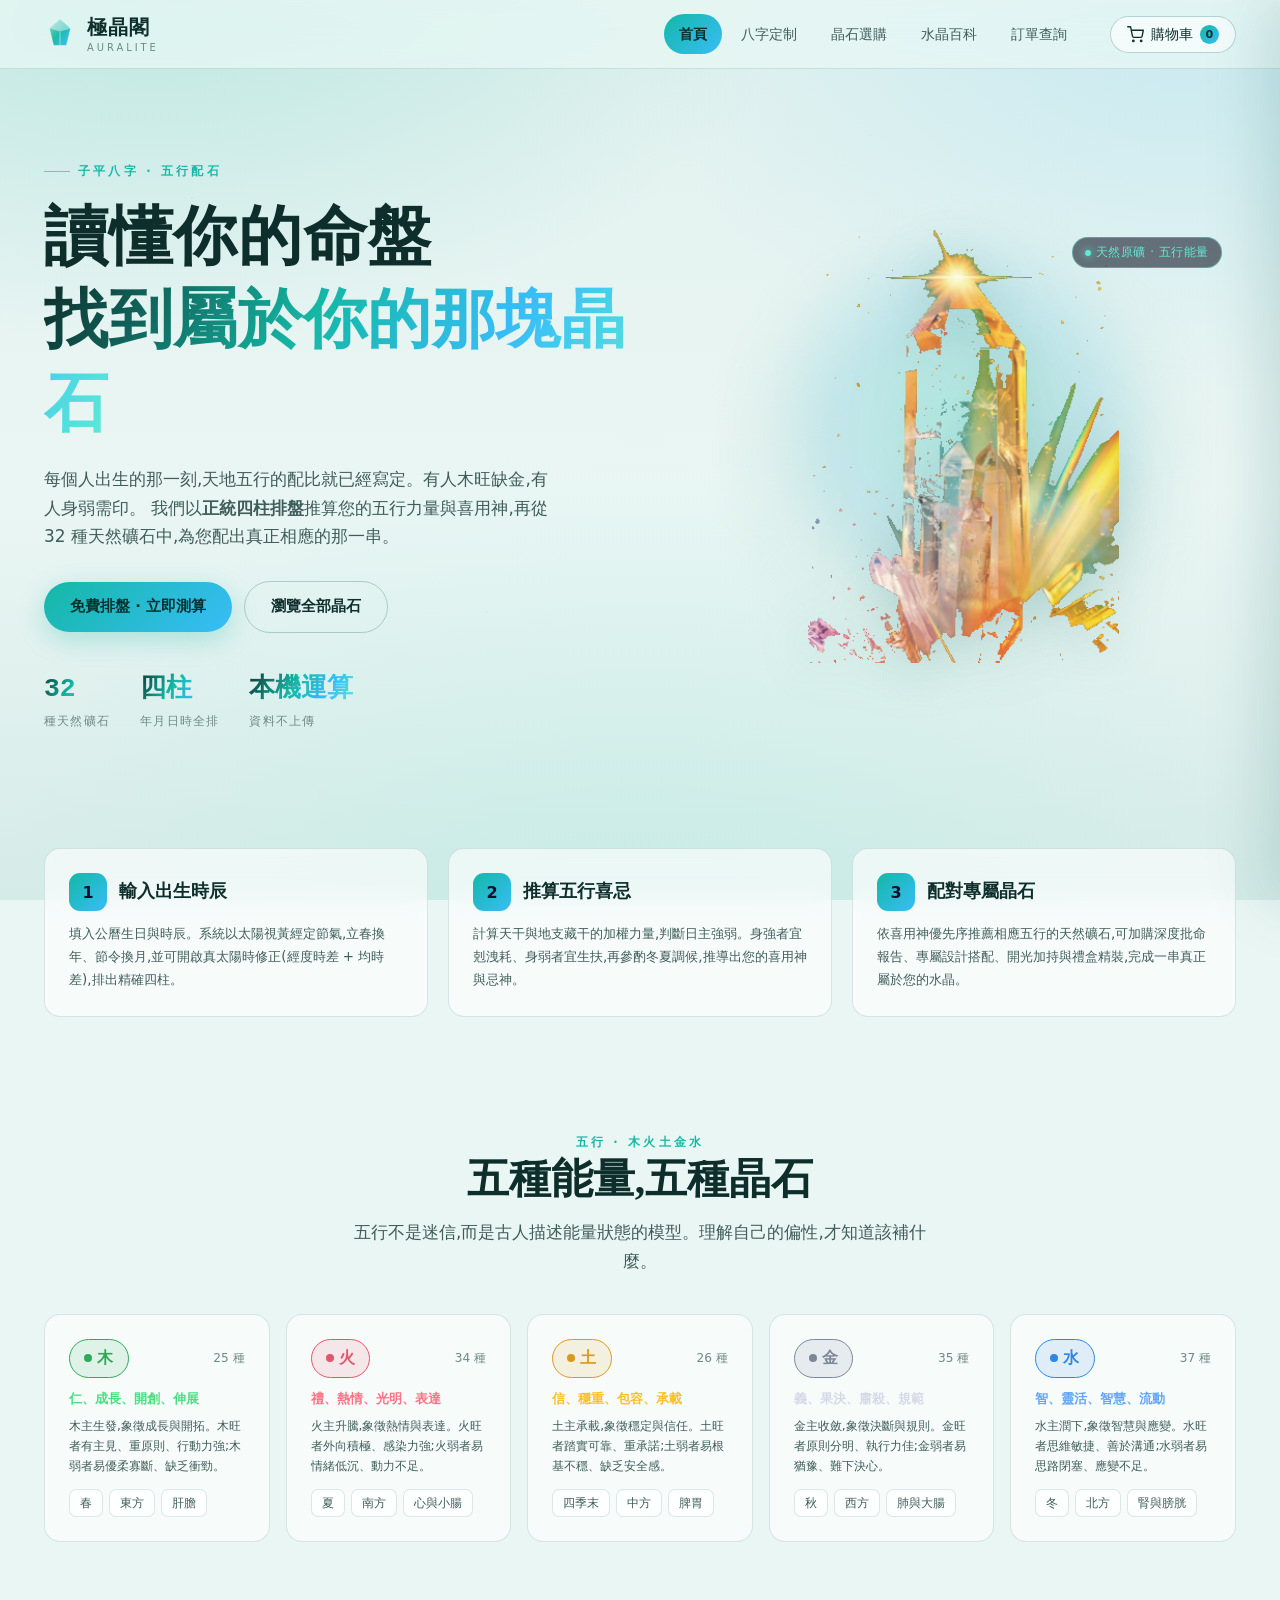
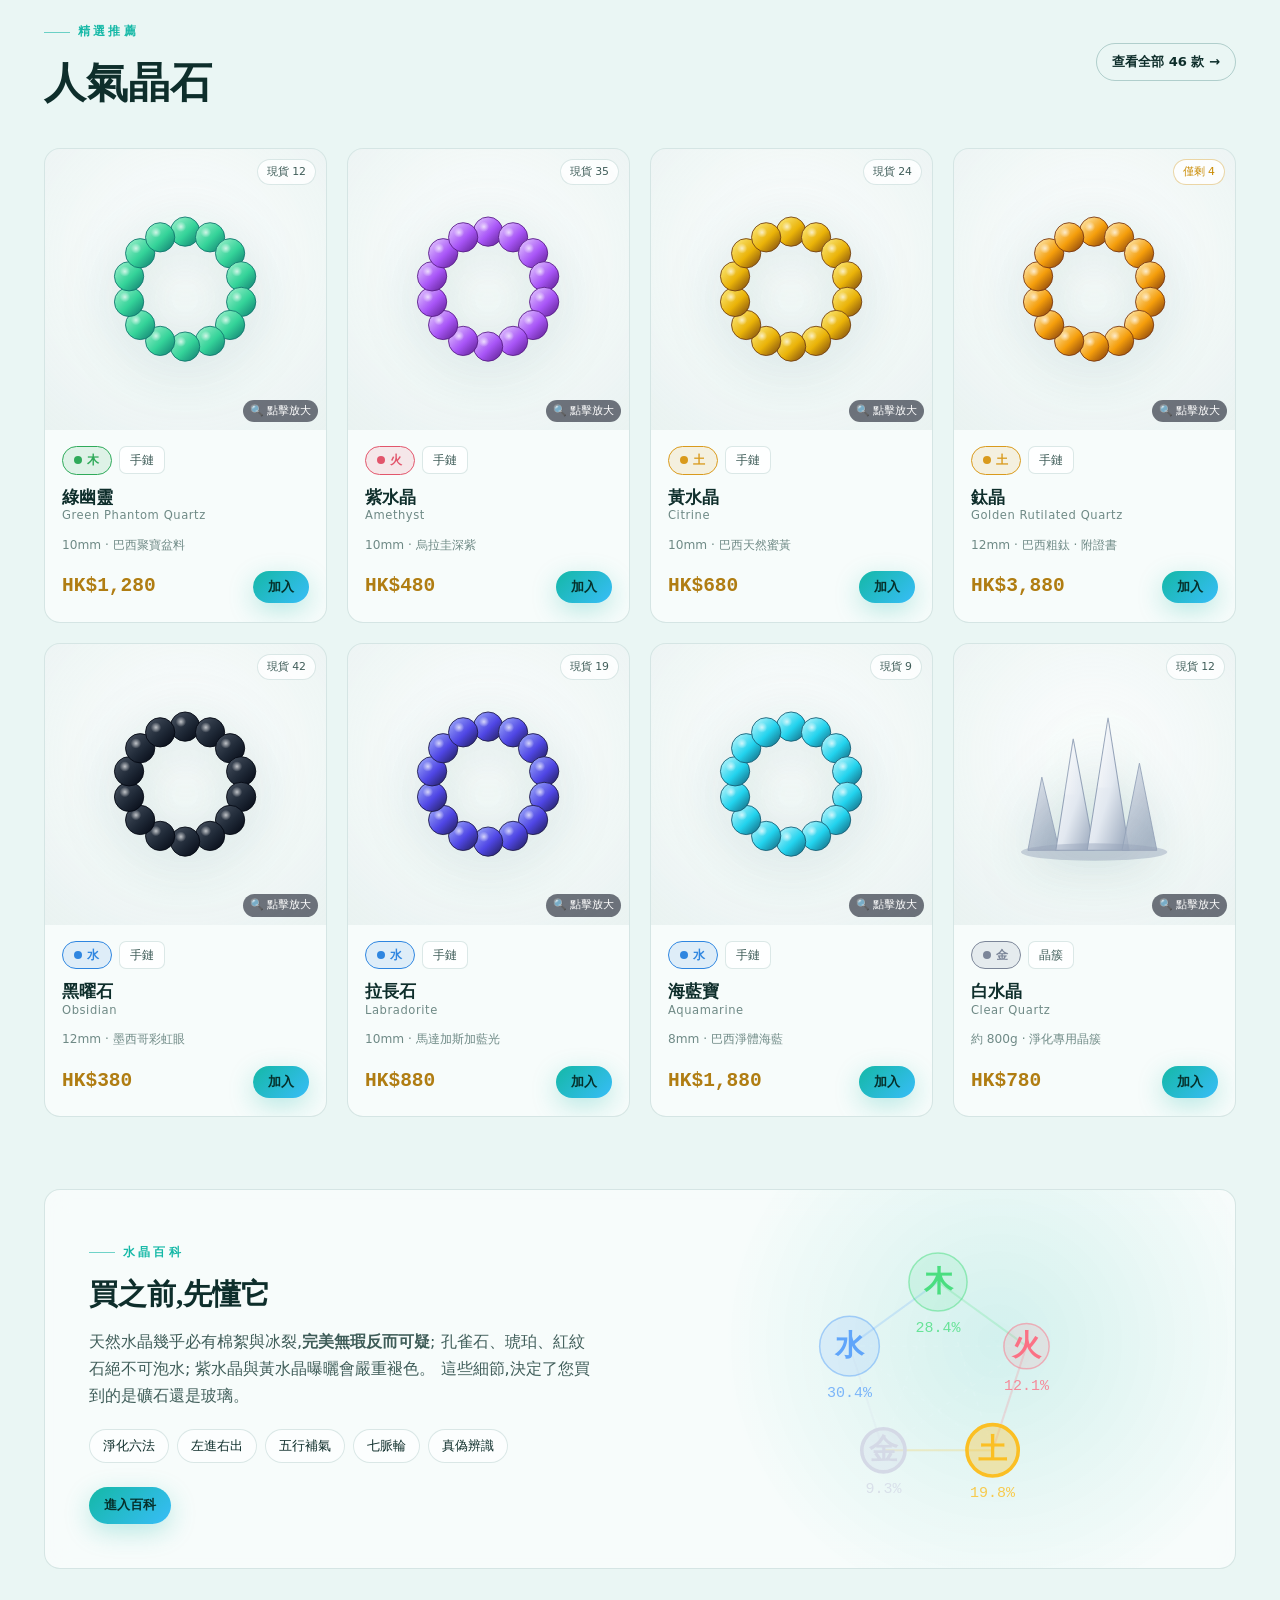
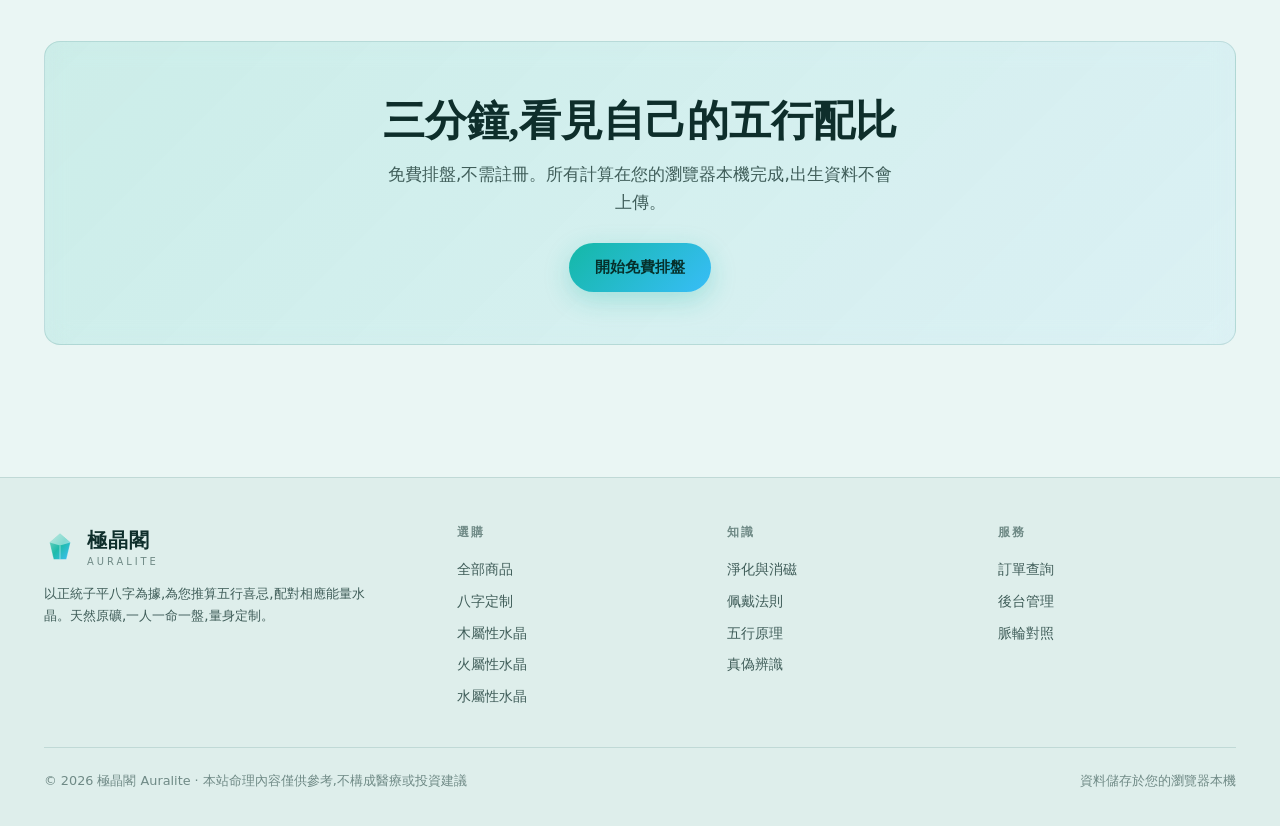
==== index.html @ 94268f5b "fix: 首頁 hero 水晶圖去背羽化, 融合底色不懸浮(移除浮動動畫/基座光環/懸浮陰影)" ====
<!DOCTYPE html>
<html lang="zh-Hant">
<head>
<meta charset="UTF-8">
<meta name="viewport" content="width=device-width, initial-scale=1">
<title>極晶閣 Auralite · 八字五行 × 天然水晶定制</title>
<meta name="description" content="以正統子平八字排盤,推算五行喜忌,為您配對相應能量的天然水晶。一人一命一盤,量身定制。">
<link rel="stylesheet" href="assets/css/style.css">
<link rel="icon" href="data:image/svg+xml,<svg xmlns='http://www.w3.org/2000/svg' viewBox='0 0 40 40'><path d='M20 2 L33 13 L28 34 L12 34 L7 13 Z' fill='%2314b8a6'/></svg>">
</head>
<body>
<header id="nav"></header>

<!-- ===== HERO ===== -->
<section class="hero">
  <div class="wrap">
    <div class="hero-grid">
      <div>
        <span class="eyebrow">子平八字 · 五行配石</span>
        <h1 class="h-hero">讀懂你的命盤<br><span class="gradient-text">找到屬於你的那塊晶石</span></h1>
        <p class="lead" style="margin-top:20px;max-width:520px">
          每個人出生的那一刻,天地五行的配比就已經寫定。有人木旺缺金,有人身弱需印。
          我們以<strong>正統四柱排盤</strong>推算您的五行力量與喜用神,再從 32 種天然礦石中,為您配出真正相應的那一串。
        </p>
        <div class="row wrap-row" style="gap:12px;margin-top:30px">
          <a href="bazi.html" class="btn btn-primary">免費排盤 · 立即測算</a>
          <a href="shop.html" class="btn btn-ghost">瀏覽全部晶石</a>
        </div>
        <div class="hero-stats">
          <div><div class="hero-stat-v gradient-text">32</div><div class="hero-stat-l">種天然礦石</div></div>
          <div><div class="hero-stat-v gradient-text">四柱</div><div class="hero-stat-l">年月日時全排</div></div>
          <div><div class="hero-stat-v gradient-text">本機運算</div><div class="hero-stat-l">資料不上傳</div></div>
        </div>
      </div>
      <div class="hero-visual">
        <div class="hero-aura"></div>
        <img src="assets/images/hero-crystal.png" alt="天然水晶能量晶簇" class="hero-photo">
        <div style="position:absolute;top:14px;right:14px;z-index:3" class="hero-badge">
          <span style="display:inline-flex;align-items:center;gap:5px;padding:5px 12px;border-radius:999px;background:rgba(2,6,23,.55);backdrop-filter:blur(8px);border:1px solid rgba(94,234,212,.4);color:#5eead4;font-size:.72rem;letter-spacing:.05em">
            <span style="width:6px;height:6px;border-radius:50%;background:#5eead4;box-shadow:0 0 8px #5eead4;animation:pulseGlow 2s ease-in-out infinite"></span>
            天然原礦 · 五行能量
          </span>
        </div>
      </div>
    </div>
  </div>
</section>

<!-- ===== 三步流程 ===== -->
<section class="section-sm">
  <div class="wrap">
    <div class="grid g3">
      <div class="card card-hover reveal">
        <div class="row" style="gap:12px;margin-bottom:12px">
          <div style="width:38px;height:38px;border-radius:11px;background:linear-gradient(135deg,var(--accent),var(--accent-2));display:grid;place-items:center;font-weight:800;color:#150d2b;flex:none">1</div>
          <h3 class="h-3">輸入出生時辰</h3>
        </div>
        <p class="small muted">填入公曆生日與時辰。系統以太陽視黃經定節氣,立春換年、節令換月,並可開啟真太陽時修正(經度時差 + 均時差),排出精確四柱。</p>
      </div>
      <div class="card card-hover reveal">
        <div class="row" style="gap:12px;margin-bottom:12px">
          <div style="width:38px;height:38px;border-radius:11px;background:linear-gradient(135deg,var(--accent),var(--accent-2));display:grid;place-items:center;font-weight:800;color:#150d2b;flex:none">2</div>
          <h3 class="h-3">推算五行喜忌</h3>
        </div>
        <p class="small muted">計算天干與地支藏干的加權力量,判斷日主強弱。身強者宜剋洩耗、身弱者宜生扶,再參酌冬夏調候,推導出您的喜用神與忌神。</p>
      </div>
      <div class="card card-hover reveal">
        <div class="row" style="gap:12px;margin-bottom:12px">
          <div style="width:38px;height:38px;border-radius:11px;background:linear-gradient(135deg,var(--accent),var(--accent-2));display:grid;place-items:center;font-weight:800;color:#150d2b;flex:none">3</div>
          <h3 class="h-3">配對專屬晶石</h3>
        </div>
        <p class="small muted">依喜用神優先序推薦相應五行的天然礦石,可加購深度批命報告、專屬設計搭配、開光加持與禮盒精裝,完成一串真正屬於您的水晶。</p>
      </div>
    </div>
  </div>
</section>

<!-- ===== 五行速覽 ===== -->
<section class="section">
  <div class="wrap">
    <div class="section-head center">
      <span class="eyebrow" style="margin:0 auto;display:table">五行 · 木火土金水</span>
      <h2 class="h-1">五種能量,五種晶石</h2>
      <p class="lead" style="max-width:600px;margin:12px auto 0">五行不是迷信,而是古人描述能量狀態的模型。理解自己的偏性,才知道該補什麼。</p>
    </div>
    <div class="grid gx5" id="elGrid"></div>
  </div>
</section>

<!-- ===== 精選 ===== -->
<section class="section" style="padding-top:0">
  <div class="wrap">
    <div class="section-head">
      <div class="row-between wrap-row">
        <div>
          <span class="eyebrow">精選推薦</span>
          <h2 class="h-1">人氣晶石</h2>
        </div>
        <a href="shop.html" class="btn btn-ghost btn-sm">查看全部 46 款 →</a>
      </div>
    </div>
    <div class="grid g-auto" id="featured"></div>
  </div>
</section>

<!-- ===== 知識預覽 ===== -->
<section class="section" style="padding-top:0">
  <div class="wrap">
    <div class="card" style="padding:0;overflow:hidden">
      <div class="grid g2" style="gap:0">
        <div style="padding:44px">
          <span class="eyebrow">水晶百科</span>
          <h2 class="h-2">買之前,先懂它</h2>
          <p class="muted" style="margin-top:14px">
            天然水晶幾乎必有棉絮與冰裂,<strong>完美無瑕反而可疑</strong>;
            孔雀石、琥珀、紅紋石絕不可泡水;
            紫水晶與黃水晶曝曬會嚴重褪色。
            這些細節,決定了您買到的是礦石還是玻璃。
          </p>
          <div class="row wrap-row" style="gap:8px;margin-top:20px">
            <a href="knowledge.html#purify" class="pill">淨化六法</a>
            <a href="knowledge.html#wear" class="pill">左進右出</a>
            <a href="knowledge.html#wuxing" class="pill">五行補氣</a>
            <a href="knowledge.html#chakra" class="pill">七脈輪</a>
            <a href="knowledge.html#fake" class="pill">真偽辨識</a>
          </div>
          <a href="knowledge.html" class="btn btn-primary btn-sm" style="margin-top:24px">進入百科</a>
        </div>
        <div style="background:radial-gradient(circle at 60% 40%,rgba(20,184,166,.16),transparent 65%);display:grid;place-items:center;padding:34px;min-height:280px">
          <div id="ringDemo" style="width:100%;max-width:300px"></div>
        </div>
      </div>
    </div>
  </div>
</section>

<!-- ===== CTA ===== -->
<section class="section" style="padding-top:0">
  <div class="wrap">
    <div class="card center" style="padding:52px 30px;background:linear-gradient(135deg,rgba(20,184,166,.14),rgba(56,189,248,.08))">
      <h2 class="h-1">三分鐘,看見自己的五行配比</h2>
      <p class="lead" style="margin:12px auto 26px;max-width:520px">免費排盤,不需註冊。所有計算在您的瀏覽器本機完成,出生資料不會上傳。</p>
      <a href="bazi.html" class="btn btn-primary">開始免費排盤</a>
    </div>
  </div>
</section>

<footer id="footer"></footer>

<script src="assets/js/bazi.js"></script>
<script src="assets/js/data.js"></script>
<script src="assets/js/store.js"></script>
<script src="assets/js/app.js"></script>
<script>
App.boot('index.html');

// 五行速覽
const EI = BaZi.EL_INFO;
document.getElementById('elGrid').innerHTML = ['木','火','土','金','水'].map(e => {
  const i = EI[e];
  const n = CrystalData.byElement(e).length;
  return `<a href="shop.html?el=${e}" class="card card-hover reveal" style="text-decoration:none">
    <div class="row-between" style="margin-bottom:10px">
      <span class="wx wx-${e}" style="font-size:.98rem;padding:5px 14px"><span class="dot"></span>${e}</span>
      <span class="tiny faint">${n} 種</span>
    </div>
    <div class="small" style="color:${i.color};font-weight:600;margin-bottom:6px">${i.trait}</div>
    <p class="tiny muted" style="line-height:1.65">${i.desc}</p>
    <div class="row wrap-row" style="gap:6px;margin-top:12px">
      <span class="tag">${i.season}</span><span class="tag">${i.dir}方</span><span class="tag">${i.organ}</span>
    </div>
  </a>`;
}).join('');

// 精選商品
const feat = ['grn-phantom-bracelet','amethyst-bracelet','citrine-bracelet','rutilated-bracelet',
              'obsidian-bracelet','labradorite-bracelet','aquamarine-bracelet','clear-quartz-cluster']
  .map(id => Store.getProduct(id)).filter(Boolean);
document.getElementById('featured').innerHTML = feat.map(p => App.productCard(p)).join('');
App.bindAddButtons();
App.bindZoomInGrid(document.getElementById('featured'), 'product');

// 五行環示範
document.getElementById('ringDemo').innerHTML =
  App.wxRing({木:28.4, 火:12.1, 土:19.8, 金:9.3, 水:30.4}, ['金','土']);

App.initReveal();
</script>
</body>
</html>
---- assets/css/style.css ----
/* ============================================================
   極晶閣 Auralite — 全站樣式（淺藍綠主題）
   ============================================================ */

:root {
  /* 基底 — 淺藍綠 */
  --bg-0: #eaf6f4;
  --bg-1: #e1f1ee;
  --bg-2: #d5ebe7;
  --surface: rgba(255, 255, 255, 0.62);
  --surface-2: rgba(255, 255, 255, 0.82);
  --border: rgba(13, 95, 88, 0.14);
  --border-strong: rgba(13, 95, 88, 0.26);

  /* 文字 */
  --text: #0e2e2b;
  --text-dim: #3f5d59;
  --text-faint: #6f8a86;

  /* 品牌 — 淺藍綠 */
  --accent: #14b8a6;
  --accent-2: #38bdf8;
  --accent-3: #5eead4;
  --gold: #b07d12;

  /* 五行 */
  --wx-wood: #2faa5a;
  --wx-fire: #e2556b;
  --wx-earth: #d99a1c;
  --wx-metal: #7c8699;
  --wx-water: #2f86e0;

  /* 狀態 */
  --ok: #15a06a;
  --warn: #c98a00;
  --danger: #d6453f;

  --radius: 16px;
  --radius-sm: 10px;
  --radius-lg: 24px;

  --font-sans: "PingFang TC", "PingFang HK", "Microsoft JhengHei", "Noto Sans TC", -apple-system, BlinkMacSystemFont, "Segoe UI", system-ui, sans-serif;
  --font-serif: "Noto Serif TC", "Songti TC", "Source Han Serif TC", "PingFang TC", "Microsoft JhengHei", Georgia, serif;
  --font-mono: "SF Mono", "JetBrains Mono", Menlo, Consolas, monospace;

  --shadow: 0 18px 50px rgba(13, 95, 88, 0.16);
  --shadow-sm: 0 6px 20px rgba(13, 95, 88, 0.12);
}

* { box-sizing: border-box; margin: 0; padding: 0; }

html { scroll-behavior: smooth; }

body {
  font-family: var(--font-sans);
  background: var(--bg-0);
  color: var(--text);
  line-height: 1.7;
  -webkit-font-smoothing: antialiased;
  min-height: 100vh;
  overflow-x: hidden;
}

/* 背景光暈 */
body::before {
  content: "";
  position: fixed;
  inset: 0;
  z-index: -2;
  background:
    radial-gradient(1100px 700px at 12% -8%, rgba(20,184,166,.20), transparent 60%),
    radial-gradient(900px 600px at 92% 4%, rgba(56,189,248,.14), transparent 60%),
    radial-gradient(1000px 800px at 50% 105%, rgba(94,234,212,.12), transparent 65%),
    linear-gradient(180deg, var(--bg-1) 0%, var(--bg-0) 55%, var(--bg-2) 100%);
}
body::after {
  content: "";
  position: fixed;
  inset: 0;
  z-index: -1;
  pointer-events: none;
  opacity: 0.5;
  background-image:
    radial-gradient(1.2px 1.2px at 15% 22%, rgba(13,95,88,.18), transparent),
    radial-gradient(1px 1px at 68% 15%, rgba(13,95,88,.14), transparent),
    radial-gradient(1.4px 1.4px at 38% 68%, rgba(13,95,88,.12), transparent),
    radial-gradient(1px 1px at 84% 55%, rgba(13,95,88,.12), transparent),
    radial-gradient(1.1px 1.1px at 25% 88%, rgba(13,95,88,.1), transparent),
    radial-gradient(1px 1px at 92% 82%, rgba(13,95,88,.09), transparent);
}

a { color: inherit; text-decoration: none; }
button, input, select, textarea { font-family: inherit; font-size: inherit; color: inherit; }
img { max-width: 100%; display: block; }

/* ---------- 版面 ---------- */
.wrap { max-width: 1240px; margin: 0 auto; padding: 0 24px; }
.wrap-narrow { max-width: 900px; margin: 0 auto; padding: 0 24px; }
.section { padding: 72px 0; }
.section-sm { padding: 44px 0; }

/* ---------- 導覽列 ---------- */
.nav {
  position: sticky; top: 0; z-index: 100;
  backdrop-filter: blur(20px) saturate(150%);
  -webkit-backdrop-filter: blur(20px) saturate(150%);
  background: rgba(234, 246, 244, 0.78);
  border-bottom: 1px solid var(--border);
}
.nav-inner {
  max-width: 1240px; margin: 0 auto; padding: 0 24px;
  height: 68px; display: flex; align-items: center; gap: 28px;
}
.brand { display: flex; align-items: center; gap: 11px; font-family: var(--font-serif); font-size: 1.22rem; font-weight: 700; letter-spacing: .06em; }
.brand-mark { width: 32px; height: 32px; flex: none; }
.brand-sub { font-size: .62rem; letter-spacing: .3em; color: var(--text-faint); font-family: var(--font-sans); font-weight: 400; display: block; margin-top: -4px; }
.nav-links { display: flex; gap: 4px; margin-left: auto; align-items: center; }
.nav-links a {
  padding: 8px 15px; border-radius: 999px; font-size: .9rem; color: var(--text-dim);
  transition: all .2s ease; white-space: nowrap;
}
.nav-links a:hover { color: var(--text); background: var(--surface); }
.nav-links a.active { color: #06302b; background: linear-gradient(135deg, var(--accent), var(--accent-2)); font-weight: 600; }
.nav-cart {
  position: relative; display: flex; align-items: center; gap: 7px;
  padding: 8px 16px; border-radius: 999px; border: 1px solid var(--border-strong);
  background: var(--surface); font-size: .88rem; cursor: pointer; transition: all .2s;
}
.nav-cart:hover { background: var(--surface-2); border-color: var(--accent); }
.cart-badge {
  min-width: 19px; height: 19px; padding: 0 5px; border-radius: 999px;
  background: linear-gradient(135deg, var(--accent), var(--accent-2)); color: #06302b;
  font-size: .7rem; font-weight: 800; display: grid; place-items: center;
}
.nav-toggle { display: none; background: none; border: 1px solid var(--border); border-radius: 8px; padding: 6px 10px; cursor: pointer; }

/* ---------- 文字 ---------- */
h1, h2, h3, h4 { font-family: var(--font-serif); line-height: 1.3; font-weight: 700; }
.h-hero { font-size: clamp(2.3rem, 5.5vw, 4rem); letter-spacing: .01em; }
.h-1 { font-size: clamp(1.8rem, 3.6vw, 2.6rem); }
.h-2 { font-size: clamp(1.35rem, 2.6vw, 1.8rem); }
.h-3 { font-size: 1.12rem; }
.lead { font-size: 1.06rem; color: var(--text-dim); }
.muted { color: var(--text-dim); }
.faint { color: var(--text-faint); }
.small { font-size: .84rem; }
.tiny { font-size: .76rem; }
.mono { font-family: var(--font-mono); }
.center { text-align: center; }
.gradient-text {
  background: linear-gradient(120deg, #0e2e2b 0%, var(--accent) 42%, var(--accent-2) 72%, var(--accent-3) 100%);
  -webkit-background-clip: text; background-clip: text; -webkit-text-fill-color: transparent;
}

.eyebrow {
  display: inline-flex; align-items: center; gap: 8px;
  font-size: .72rem; letter-spacing: .28em; text-transform: uppercase;
  color: var(--accent); font-weight: 600; margin-bottom: 14px;
}
.eyebrow::before { content: ""; width: 26px; height: 1px; background: var(--accent); opacity: .6; }

.section-head { margin-bottom: 38px; }
.section-head.center .eyebrow::before { display: none; }

/* ---------- 按鈕 ---------- */
.btn {
  display: inline-flex; align-items: center; justify-content: center; gap: 9px;
  padding: 12px 26px; border-radius: 999px; border: 1px solid transparent;
  font-size: .93rem; font-weight: 600; cursor: pointer; transition: all .22s ease;
  background: var(--surface); color: var(--text); border-color: var(--border-strong);
  white-space: nowrap;
}
.btn:hover { background: var(--surface-2); transform: translateY(-1px); }
.btn:active { transform: translateY(0); }
.btn-primary {
  background: linear-gradient(135deg, var(--accent) 0%, var(--accent-2) 100%);
  color: #06302b; border: none; box-shadow: 0 8px 26px rgba(20,184,166,.28);
}
.btn-primary:hover { box-shadow: 0 12px 34px rgba(20,184,166,.4); background: linear-gradient(135deg, #2bd4c2 0%, #5cc8f7 100%); }
.btn-ghost { background: transparent; border-color: var(--border-strong); }
.btn-sm { padding: 7px 15px; font-size: .82rem; }
.btn-xs { padding: 4px 11px; font-size: .75rem; border-radius: 8px; }
.btn-block { width: 100%; }
.btn-danger { background: rgba(214,69,63,.12); border-color: rgba(214,69,63,.35); color: #d6453f; }
.btn-danger:hover { background: rgba(214,69,63,.2); }
.btn:disabled { opacity: .45; cursor: not-allowed; transform: none !important; }

/* ---------- 卡片 ---------- */
.card {
  background: var(--surface); border: 1px solid var(--border);
  border-radius: var(--radius); padding: 24px;
  backdrop-filter: blur(12px); -webkit-backdrop-filter: blur(12px);
}
.card-hover { transition: all .28s cubic-bezier(.2,.8,.3,1); }
.card-hover:hover { transform: translateY(-4px); border-color: var(--border-strong); box-shadow: var(--shadow); background: var(--surface-2); }

.grid { display: grid; gap: 20px; }
.g2 { grid-template-columns: repeat(2, 1fr); }
.g3 { grid-template-columns: repeat(3, 1fr); }
.g4 { grid-template-columns: repeat(4, 1fr); }
.g-auto { grid-template-columns: repeat(auto-fill, minmax(250px, 1fr)); }
.g-auto-lg { grid-template-columns: repeat(auto-fill, minmax(300px, 1fr)); }
.g-auto-sm { grid-template-columns: repeat(auto-fill, minmax(200px, 1fr)); }
.badge.soft { background: rgba(20,184,166,.12); color: var(--accent); border: 1px solid rgba(20,184,166,.3); border-radius: 999px; padding: 3px 10px; font-size: .72rem; font-weight: 600; }
.switch { position: relative; display: inline-block; width: 42px; height: 23px; flex: 0 0 auto; }
.switch input { opacity: 0; width: 0; height: 0; }
.switch .slider { position: absolute; cursor: pointer; inset: 0; background: rgba(148,163,184,.4); border-radius: 999px; transition: .22s; }
.switch .slider:before { content: ""; position: absolute; height: 17px; width: 17px; left: 3px; top: 3px; background: #fff; border-radius: 50%; transition: .22s; box-shadow: 0 1px 3px rgba(0,0,0,.3); }
.switch input:checked + .slider { background: linear-gradient(135deg, var(--accent), var(--accent-2)); }
.switch input:checked + .slider:before { transform: translateX(19px); }
.gx5 { grid-template-columns: repeat(5, minmax(0, 1fr)); gap: 16px; }

.flex { display: flex; }
.row { display: flex; align-items: center; gap: 12px; }
.row-between { display: flex; align-items: center; justify-content: space-between; gap: 12px; }
.wrap-row { flex-wrap: wrap; }
.col { display: flex; flex-direction: column; gap: 12px; }
.spacer { flex: 1; }

/* ---------- 五行標籤 ---------- */
.wx {
  display: inline-flex; align-items: center; gap: 5px;
  padding: 3px 11px; border-radius: 999px; font-size: .76rem; font-weight: 700;
  border: 1px solid currentColor; letter-spacing: .04em;
}
.wx-木 { color: var(--wx-wood); background: rgba(47,170,90,.12); }
.wx-火 { color: var(--wx-fire); background: rgba(226,85,107,.12); }
.wx-土 { color: var(--wx-earth); background: rgba(217,154,28,.12); }
.wx-金 { color: var(--wx-metal); background: rgba(124,134,153,.14); }
.wx-水 { color: var(--wx-water); background: rgba(47,134,224,.12); }

.dot { width: 8px; height: 8px; border-radius: 50%; background: currentColor; flex: none; }

.tag {
  display: inline-block; padding: 3px 10px; border-radius: 7px;
  background: var(--surface-2); border: 1px solid var(--border);
  font-size: .74rem; color: var(--text-dim);
}

.pill {
  display: inline-flex; align-items: center; gap: 6px; padding: 5px 13px;
  border-radius: 999px; background: var(--surface); border: 1px solid var(--border);
  font-size: .8rem; cursor: pointer; transition: all .18s; user-select: none;
}
.pill:hover { border-color: var(--border-strong); background: var(--surface-2); }
.pill.on { background: linear-gradient(135deg, var(--accent), var(--accent-2)); color: #06302b; font-weight: 700; border-color: transparent; }

/* ---------- 表單 ---------- */
.field { display: flex; flex-direction: column; gap: 6px; }
.label { font-size: .8rem; color: var(--text-dim); font-weight: 600; letter-spacing: .02em; }
.input, .select, .textarea {
  width: 100%; padding: 10px 13px; border-radius: var(--radius-sm);
  background: rgba(255, 255, 255, .72); border: 1px solid var(--border);
  color: var(--text); font-size: .92rem; transition: all .18s; outline: none;
}
.input:focus, .select:focus, .textarea:focus {
  border-color: var(--accent); background: #fff;
  box-shadow: 0 0 0 3px rgba(20,184,166,.16);
}
.input::placeholder, .textarea::placeholder { color: var(--text-faint); }
.select { cursor: pointer; appearance: none;
  background-image: url("data:image/svg+xml,%3Csvg xmlns='http://www.w3.org/2000/svg' width='12' height='12' viewBox='0 0 12 12'%3E%3Cpath d='M2 4l4 4 4-4' stroke='%236f8a86' stroke-width='1.6' fill='none' stroke-linecap='round'/%3E%3C/svg%3E");
  background-repeat: no-repeat; background-position: right 12px center; padding-right: 32px;
}
.select option { background: #ffffff; color: var(--text); }
.textarea { resize: vertical; min-height: 80px; }
.check { display: flex; align-items: center; gap: 9px; cursor: pointer; font-size: .88rem; }
.check input { width: 17px; height: 17px; accent-color: var(--accent); cursor: pointer; }

/* ---------- 表格 ---------- */
.table-wrap { overflow-x: auto; border-radius: var(--radius); border: 1px solid var(--border); }
table.tbl { width: 100%; border-collapse: collapse; font-size: .87rem; min-width: 640px; }
table.tbl th {
  text-align: left; padding: 12px 14px; background: rgba(13,95,88,.05);
  font-size: .74rem; letter-spacing: .1em; text-transform: uppercase;
  color: var(--text-faint); font-weight: 700; white-space: nowrap;
  border-bottom: 1px solid var(--border);
}
table.tbl td { padding: 11px 14px; border-bottom: 1px solid rgba(13,95,88,.09); vertical-align: middle; }
table.tbl tbody tr:last-child td { border-bottom: none; }
table.tbl tbody tr:hover { background: rgba(13,95,88,.04); }
.tbl .cell-sel, .tbl .cell-in, .tbl .cell-num { width: 100%; padding: 6px 8px; font-size: .82rem; border-radius: 8px; border: 1px solid var(--border); background: var(--surface); color: var(--text); }
.tbl .cell-num { width: 88px; max-width: 88px; }
.tbl .cell-num.sm { width: 64px; max-width: 64px; }
.tbl .cell-sel:focus, .tbl .cell-in:focus, .tbl .cell-num:focus { outline: none; border-color: var(--accent); box-shadow: 0 0 0 2px rgba(20,184,166,.18); }
.num { text-align: right; font-family: var(--font-mono); font-variant-numeric: tabular-nums; }
.pos { color: var(--ok); }
.neg { color: var(--danger); }

/* ---------- 產品卡 ---------- */
.prod-card {
  background: var(--surface); border: 1px solid var(--border); border-radius: var(--radius);
  overflow: hidden; display: flex; flex-direction: column;
  transition: all .28s cubic-bezier(.2,.8,.3,1);
}
.prod-card:hover { transform: translateY(-5px); border-color: var(--border-strong); box-shadow: var(--shadow); }
.prod-img {
  aspect-ratio: 1 / 1; display: grid; place-items: center; position: relative;
  background: radial-gradient(circle at 50% 40%, rgba(255,255,255,.6), rgba(13,95,88,.06));
  overflow: hidden;
}
.prod-img img { width: 100%; height: 100%; object-fit: cover; }
.prod-img .prod-photo { position: absolute; inset: 0; z-index: 1; }
.prod-img svg { width: 62%; height: 62%; filter: drop-shadow(0 10px 26px rgba(13,95,88,.18)); transition: transform .4s ease; }
.prod-card:hover .prod-img svg { transform: scale(1.07) rotate(-2deg); }
/* 後台產品圖編輯 */
.img-edit { display: flex; gap: 14px; align-items: flex-start; flex-wrap: wrap; }
.img-prev { width: 120px; height: 120px; flex: none; border-radius: 12px; border: 1px solid var(--border); background: radial-gradient(circle at 50% 35%, rgba(20,184,166,.12), rgba(13,95,88,.05)); display: grid; place-items: center; overflow: hidden; padding: 6px; }
.img-prev img { width: 100%; height: 100%; object-fit: cover; border-radius: 8px; }
.img-tools { flex: 1; min-width: 220px; display: flex; flex-direction: column; gap: 8px; }
.cell-thumb { width: 40px; height: 40px; border-radius: 8px; object-fit: cover; border: 1px solid var(--border); flex: none; }
.prod-body { padding: 16px 17px 18px; display: flex; flex-direction: column; gap: 9px; flex: 1; }
.prod-name { font-family: var(--font-serif); font-size: 1.05rem; font-weight: 700; }
.prod-en { font-size: .72rem; color: var(--text-faint); letter-spacing: .05em; margin-top: -6px; }
.prod-price { font-size: 1.22rem; font-weight: 800; font-family: var(--font-mono); color: var(--gold); }
.prod-foot { margin-top: auto; padding-top: 6px; display: flex; align-items: center; gap: 8px; }
.badge-match {
  position: absolute; top: 10px; left: 10px; padding: 4px 10px; border-radius: 999px;
  background: linear-gradient(135deg, var(--accent), var(--accent-2)); color: #06302b;
  font-size: .7rem; font-weight: 800; letter-spacing: .04em;
}
.badge-stock {
  position: absolute; top: 10px; right: 10px; padding: 3px 9px; border-radius: 999px;
  background: rgba(255,255,255,.78); font-size: .68rem; color: var(--text-dim); border: 1px solid var(--border);
}
.badge-stock.low { color: var(--warn); border-color: rgba(201,138,0,.35); }
.badge-stock.out { color: var(--danger); border-color: rgba(214,69,63,.35); }

/* ---------- 數量控制 ---------- */
.qty { display: inline-flex; align-items: center; border: 1px solid var(--border); border-radius: 9px; overflow: hidden; background: rgba(255,255,255,.6); }
.qty button {
  width: 30px; height: 30px; background: none; border: none; cursor: pointer;
  color: var(--text-dim); font-size: 1rem; display: grid; place-items: center; transition: all .15s;
}
.qty button:hover { background: var(--surface-2); color: var(--text); }
.qty input {
  width: 40px; height: 30px; text-align: center; background: none; border: none;
  font-family: var(--font-mono); font-size: .88rem; outline: none; color: var(--text);
  -moz-appearance: textfield;
}
.qty input::-webkit-outer-spin-button, .qty input::-webkit-inner-spin-button { -webkit-appearance: none; margin: 0; }

/* ---------- 抽屜(購物車) ---------- */
.drawer-mask {
  position: fixed; inset: 0; z-index: 200; background: rgba(8,30,28,.4);
  backdrop-filter: blur(4px); opacity: 0; pointer-events: none; transition: opacity .28s;
}
.drawer-mask.open { opacity: 1; pointer-events: auto; }
.drawer {
  position: fixed; top: 0; right: 0; bottom: 0; z-index: 201; width: min(440px, 100%);
  background: linear-gradient(180deg, #ffffff, #eaf6f4);
  border-left: 1px solid var(--border-strong);
  transform: translateX(102%); transition: transform .34s cubic-bezier(.2,.8,.25,1);
  display: flex; flex-direction: column; box-shadow: -20px 0 60px rgba(13,95,88,.18);
}
.drawer.open { transform: translateX(0); }
.drawer-head { padding: 20px 22px; border-bottom: 1px solid var(--border); display: flex; align-items: center; justify-content: space-between; }
.drawer-body { flex: 1; overflow-y: auto; padding: 18px 22px; }
.drawer-foot { padding: 18px 22px 22px; border-top: 1px solid var(--border); background: rgba(13,95,88,.04); }
.icon-btn {
  width: 34px; height: 34px; border-radius: 9px; border: 1px solid var(--border);
  background: var(--surface); cursor: pointer; display: grid; place-items: center;
  color: var(--text-dim); transition: all .18s; flex: none;
}
.icon-btn:hover { background: var(--surface-2); color: var(--text); }

.cart-item { display: flex; gap: 13px; padding: 13px 0; border-bottom: 1px solid rgba(13,95,88,.1); }
.cart-item:last-child { border-bottom: none; }
.cart-thumb { width: 58px; height: 58px; border-radius: 11px; flex: none; display: grid; place-items: center; background: rgba(13,95,88,.05); border: 1px solid var(--border); overflow: hidden; }
.cart-thumb img { width: 100%; height: 100%; object-fit: cover; }
.cart-thumb svg { width: 72%; height: 72%; }

/* ---------- 彈窗 ---------- */
.modal-mask {
  position: fixed; inset: 0; z-index: 300; background: rgba(8,30,28,.5);
  backdrop-filter: blur(6px); display: grid; place-items: center; padding: 22px;
  opacity: 0; pointer-events: none; transition: opacity .25s;
}
.modal-mask.open { opacity: 1; pointer-events: auto; }
.modal {
  width: min(680px, 100%); max-height: 88vh; overflow-y: auto;
  background: linear-gradient(180deg, #ffffff, #f3faf8);
  border: 1px solid var(--border-strong); border-radius: var(--radius-lg);
  padding: 30px; box-shadow: var(--shadow); transform: scale(.95); transition: transform .25s;
}
.modal-mask.open .modal { transform: scale(1); }
.modal-lg { width: min(880px, 100%); }

/* ---------- 五行條 ---------- */
.wx-bars { display: flex; flex-direction: column; gap: 11px; }
.wx-bar-row { display: grid; grid-template-columns: 46px 1fr 62px; align-items: center; gap: 12px; }
.wx-bar-track { height: 11px; border-radius: 999px; background: rgba(13,95,88,.1); overflow: hidden; }
.wx-bar-fill { height: 100%; border-radius: 999px; transition: width .8s cubic-bezier(.2,.8,.3,1); }

/* ---------- 四柱盤 ---------- */
.pillars { display: grid; grid-template-columns: repeat(4, 1fr); gap: 12px; }
.pillar {
  border: 1px solid var(--border); border-radius: var(--radius); overflow: hidden;
  background: linear-gradient(180deg, rgba(255,255,255,.7), rgba(13,95,88,.03));
  text-align: center;
}
.pillar.day { border-color: rgba(20,184,166,.5); box-shadow: 0 0 0 1px rgba(20,184,166,.22), 0 10px 30px rgba(20,184,166,.14); }
.pillar-label { padding: 7px; font-size: .72rem; letter-spacing: .18em; color: var(--text-faint); background: rgba(13,95,88,.05); border-bottom: 1px solid var(--border); }
.pillar-gz { padding: 16px 8px 14px; }
.gz-char { font-family: var(--font-serif); font-size: clamp(1.7rem, 4.6vw, 2.5rem); font-weight: 700; line-height: 1.18; display: block; }
.gz-sub { font-size: .68rem; color: var(--text-faint); letter-spacing: .06em; }
.pillar-hidden { padding: 8px; border-top: 1px dashed var(--border); font-size: .72rem; color: var(--text-dim); background: rgba(13,95,88,.04); }

.el-木 { color: var(--wx-wood); }
.el-火 { color: var(--wx-fire); }
.el-土 { color: var(--wx-earth); }
.el-金 { color: var(--wx-metal); }
.el-水 { color: var(--wx-water); }

/* ---------- 步驟 ---------- */
.steps { display: flex; gap: 6px; margin-bottom: 26px; flex-wrap: wrap; }
.step {
  flex: 1; min-width: 130px; padding: 11px 14px; border-radius: var(--radius-sm);
  border: 1px solid var(--border); background: var(--surface); font-size: .84rem;
  color: var(--text-faint); display: flex; align-items: center; gap: 9px;
}
.step.on { border-color: var(--accent); color: var(--text); background: rgba(20,184,166,.1); }
.step.done { border-color: rgba(21,160,106,.35); color: var(--ok); }
.step-n {
  width: 21px; height: 21px; border-radius: 50%; background: rgba(13,95,88,.08);
  display: grid; place-items: center; font-size: .72rem; font-weight: 700; flex: none; color: var(--text-dim);
}
.step.on .step-n { background: var(--accent); color: #06302b; }
.step.done .step-n { background: var(--ok); color: #fff; }

/* ---------- 提示條 ---------- */
.note {
  padding: 13px 16px; border-radius: var(--radius-sm); font-size: .86rem;
  border: 1px solid var(--border); background: var(--surface); color: var(--text-dim);
  display: flex; gap: 10px; align-items: flex-start; line-height: 1.6;
}
.note-info { border-color: rgba(56,189,248,.3); background: rgba(56,189,248,.08); color: #0b6e8c; }
.note-warn { border-color: rgba(201,138,0,.3); background: rgba(201,138,0,.08); color: #8a5a00; }
.note-ok { border-color: rgba(21,160,106,.3); background: rgba(21,160,106,.08); color: #0f7a52; }
.note-danger { border-color: rgba(214,69,63,.32); background: rgba(214,69,63,.08); color: #b4231f; }

/* ---------- KPI ---------- */
.kpi { padding: 18px 20px; border-radius: var(--radius); border: 1px solid var(--border); background: var(--surface); }
.kpi-label { font-size: .74rem; letter-spacing: .14em; text-transform: uppercase; color: var(--text-faint); font-weight: 600; }
.kpi-value { font-size: 1.75rem; font-weight: 800; font-family: var(--font-mono); margin-top: 5px; letter-spacing: -.02em; }
.kpi-sub { font-size: .78rem; color: var(--text-dim); margin-top: 2px; }

/* ---------- 手風琴 ---------- */
.acc { border: 1px solid var(--border); border-radius: var(--radius); overflow: hidden; background: var(--surface); }
.acc + .acc { margin-top: 10px; }
.acc-head {
  padding: 15px 19px; cursor: pointer; display: flex; align-items: center; gap: 12px;
  transition: background .18s; user-select: none;
}
.acc-head:hover { background: var(--surface-2); }
.acc-arrow { margin-left: auto; transition: transform .25s; color: var(--text-faint); flex: none; }
.acc.open .acc-arrow { transform: rotate(180deg); }
.acc-body { display: none; padding: 0 19px 19px; border-top: 1px solid var(--border); padding-top: 16px; }
.acc.open .acc-body { display: block; }

/* 手風琴標題客製元素 */
.acc-icon { font-size: 1.05rem; width: 24px; text-align: center; flex: none; color: var(--accent); }
.acc-title { font-size: .96rem; font-weight: 600; }
.acc-head .acc-title { flex: 1; }

/* 水晶目錄卡 */
.crystal-card .acc-head { align-items: center; gap: 14px; }
.crystal-thumb {
  width: 60px; height: 60px; flex: none; border-radius: 12px; position: relative;
  background: radial-gradient(circle at 50% 35%, rgba(20,184,166,.16), rgba(13,95,88,.06));
  border: 1px solid var(--border); display: grid; place-items: center; padding: 6px; overflow: hidden;
}
.crystal-thumb img { position: absolute; inset: 0; width: 100%; height: 100%; object-fit: cover; border-radius: 11px; }
.crystal-thumb svg { width: 100%; height: 100%; }
.crystal-head-main { flex: 1; min-width: 0; display: flex; flex-direction: column; gap: 2px; text-align: left; }
.crystal-detail { padding-top: 16px; }
.cd-meta { margin-bottom: 18px; }
.cd-cols { display: grid; grid-template-columns: 1fr 1fr; gap: 26px; }
.cd-h { font-size: .88rem; color: var(--text); margin-bottom: 8px; letter-spacing: .03em; }
.cd-list { margin: 0; padding-left: 18px; color: var(--text-dim); }
.cd-list li { font-size: .88rem; line-height: 1.85; }
.cd-text { font-size: .88rem; line-height: 1.8; color: var(--text-dim); margin: 0; }

/* 五行篩選條 */
.wx-filter .pill.active {
  background: linear-gradient(135deg, var(--accent), var(--accent-2));
  color: #06302b; font-weight: 700; border-color: transparent;
}
.wx-filter .pill .dot { width: 8px; height: 8px; border-radius: 50%; }

@media (max-width: 620px) {
  .cd-cols { grid-template-columns: 1fr; gap: 16px; }
}

/* ---------- 訂單頁 ---------- */
.kpi-grid { display: grid; grid-template-columns: repeat(4, 1fr); gap: 14px; }
.kpi-v { font-size: 1.6rem; font-weight: 800; font-family: var(--font-mono); letter-spacing: -.02em; }
.kpi-l { font-size: .76rem; color: var(--text-faint); margin-top: 3px; letter-spacing: .08em; }
@media (max-width: 720px) { .kpi-grid { grid-template-columns: repeat(2, 1fr); } }

.status-badge {
  display: inline-block; padding: 3px 11px; border-radius: 999px; font-size: .74rem; font-weight: 700;
  border: 1px solid transparent; white-space: nowrap;
}
.status-badge.pending { color: #9a6b00; background: rgba(201,138,0,.12); border-color: rgba(201,138,0,.3); }
.status-badge.shipped { color: #0b6e8c; background: rgba(56,189,248,.12); border-color: rgba(56,189,248,.3); }
.status-badge.done { color: #0f7a52; background: rgba(47,170,90,.12); border-color: rgba(47,170,90,.3); }
.status-badge.cancel { color: #b4231f; background: rgba(214,69,63,.12); border-color: rgba(214,69,63,.3); }
.status-badge.pdf { color: #6d28d9; background: rgba(124,58,237,.12); border-color: rgba(124,58,237,.3); }

.order-card { margin-bottom: 12px; }
.order-card .acc-head { align-items: center; gap: 10px; }

.receipt { padding-top: 16px; }
.receipt-head { padding-bottom: 14px; border-bottom: 1px solid var(--border); }
.receipt-grid { display: grid; grid-template-columns: 1fr 1fr; gap: 24px; margin-top: 16px; }
.receipt-bazi {
  margin-top: 16px; padding: 14px 16px; border-radius: var(--radius-sm);
  background: rgba(20,184,166,.08); border: 1px solid rgba(20,184,166,.22);
}
.mini-table { width: 100%; border-collapse: collapse; margin-top: 8px; }
.mini-table th {
  text-align: left; font-size: .72rem; letter-spacing: .08em; color: var(--text-faint);
  font-weight: 600; padding: 8px 0; border-bottom: 1px solid var(--border);
}
.mini-table td { padding: 9px 0; border-bottom: 1px solid var(--border); font-size: .9rem; }
.mini-table .num { text-align: right; }
.receipt-totals { margin-top: 16px; max-width: 320px; margin-left: auto; }
.receipt-totals .row-between { padding: 4px 0; }
.receipt-total { border-top: 1px solid var(--border); margin-top: 6px; padding-top: 10px; font-weight: 700; font-size: 1.05rem; }
@media (max-width: 620px) { .receipt-grid { grid-template-columns: 1fr; gap: 14px; } .receipt-totals { max-width: 100%; } }

/* ---------- 分頁籤 ---------- */
.tabs { display: flex; gap: 4px; border-bottom: 1px solid var(--border); margin-bottom: 24px; overflow-x: auto; }
.tab {
  padding: 11px 19px; cursor: pointer; font-size: .9rem; color: var(--text-dim);
  border-bottom: 2px solid transparent; margin-bottom: -1px; transition: all .18s;
  white-space: nowrap; font-weight: 500;
}
.tab:hover { color: var(--text); }
.tab.on { color: var(--accent); border-bottom-color: var(--accent); font-weight: 700; }

/* ---------- Toast ---------- */
#toasts { position: fixed; bottom: 24px; left: 50%; transform: translateX(-50%); z-index: 500; display: flex; flex-direction: column; gap: 9px; align-items: center; pointer-events: none; }
.toast {
  padding: 12px 22px; border-radius: 999px; font-size: .88rem; font-weight: 600;
  background: rgba(255, 255, 255, .96); border: 1px solid var(--border-strong);
  box-shadow: var(--shadow); backdrop-filter: blur(14px);
  animation: toastIn .3s cubic-bezier(.2,.9,.3,1); color: var(--text);
}
.toast.ok { border-color: rgba(21,160,106,.5); color: #0f7a52; }
.toast.err { border-color: rgba(214,69,63,.5); color: #b4231f; }
@keyframes toastIn { from { opacity: 0; transform: translateY(16px) scale(.94); } to { opacity: 1; transform: none; } }

/* ---------- 頁尾 ---------- */
.footer { border-top: 1px solid var(--border); padding: 46px 0 34px; margin-top: 60px; background: rgba(13,95,88,.05); }
.footer-grid { display: grid; grid-template-columns: 1.6fr 1fr 1fr 1fr; gap: 32px; }
.footer h4 { font-size: .78rem; letter-spacing: .16em; text-transform: uppercase; color: var(--text-faint); margin-bottom: 13px; font-family: var(--font-sans); }
.footer a { display: block; color: var(--text-dim); font-size: .88rem; padding: 4px 0; transition: color .16s; }
.footer a:hover { color: var(--accent); }
.footer-bottom { margin-top: 34px; padding-top: 22px; border-top: 1px solid var(--border); display: flex; justify-content: space-between; gap: 16px; flex-wrap: wrap; font-size: .8rem; color: var(--text-faint); }

/* ---------- 動畫 ---------- */
.reveal { opacity: 0; transform: translateY(22px); transition: opacity .7s ease, transform .7s cubic-bezier(.2,.8,.3,1); }
.reveal.in { opacity: 1; transform: none; }

@keyframes spinSlow { to { transform: rotate(360deg); } }
.spin-slow { animation: spinSlow 26s linear infinite; }
@keyframes pulseGlow { 0%,100% { opacity: .45; } 50% { opacity: .85; } }

/* ---------- Hero ---------- */
.hero { position: relative; padding: 84px 0 72px; overflow: hidden; }
.hero-sm { padding: 64px 0 52px; }
.hero-grid { display: grid; grid-template-columns: 1.05fr .95fr; gap: 46px; align-items: center; }
.hero-visual { position: relative; display: grid; place-items: center; min-height: 400px; }
.hero-aura {
  position: absolute; z-index: 0; inset: 0; margin: auto;
  width: min(92%, 480px); height: 540px;
  background:
    radial-gradient(58% 52% at 50% 46%, rgba(94,234,212,.30), rgba(56,189,248,.12) 46%, transparent 72%),
    radial-gradient(72% 62% at 50% 52%, var(--bg-1) 0%, var(--bg-2) 40%, transparent 74%);
  filter: blur(8px);
  animation: pulseGlow 6s ease-in-out infinite;
}
.hero-stats { display: flex; gap: 30px; margin-top: 34px; flex-wrap: wrap; }
.hero-stat-v { font-size: 1.65rem; font-weight: 800; font-family: var(--font-mono); }
.hero-stat-l { font-size: .76rem; color: var(--text-faint); letter-spacing: .1em; }

/* Hero 圖片(用戶提供的水晶圖, 已去背羽化) — 直接坐落在底色上, 不懸浮 */
.hero-photo {
  position: relative; z-index: 1;
  width: auto; height: 440px; max-height: 64vh;
  /* 同色調極淡柔光, 讓水晶像從底色中浮現而非懸空 */
  filter: drop-shadow(0 10px 26px rgba(13,95,88,.18));
  transition: transform .7s cubic-bezier(.2,.8,.3,1);
}
.hero-visual:hover .hero-photo { transform: scale(1.03); }
.hero-badge { animation: fadeIn 1.2s ease-out .4s both; }
@keyframes fadeIn { from { opacity: 0; transform: translateY(-6px); } to { opacity: 1; transform: none; } }

/* ---------- 五行環 ---------- */
.wx-ring-wrap { position: relative; width: 100%; max-width: 320px; aspect-ratio: 1; margin: 0 auto; }

/* ---------- 空狀態 ---------- */
.empty { text-align: center; padding: 54px 20px; color: var(--text-faint); }
.empty-icon { font-size: 2.6rem; margin-bottom: 12px; opacity: .5; }

/* ---------- 登入閘 ---------- */
.gate { min-height: calc(100vh - 68px); display: grid; place-items: center; padding: 24px; }
.gate-card { width: min(400px, 100%); }

/* ---------- 列印 ---------- */
@media print {
  body::before, body::after { display: none; }
  body { background: #fff; color: #000; }
  .nav, .footer, .no-print { display: none !important; }
  .card, .table-wrap { border-color: #ccc; background: #fff; }
  table.tbl th { background: #f3f3f3; color: #333; }
}

/* ---------- 響應式 ---------- */
@media (max-width: 1000px) {
  .g4 { grid-template-columns: repeat(2, 1fr); }
  .hero-grid { grid-template-columns: 1fr; }
  .hero-visual { min-height: 300px; order: -1; }
  .footer-grid { grid-template-columns: 1fr 1fr; }
}
@media (max-width: 780px) {
  .nav-links {
    position: fixed; top: 68px; left: 0; right: 0;
    background: rgba(234,246,244,.98); backdrop-filter: blur(20px);
    flex-direction: column; align-items: stretch; padding: 14px;
    border-bottom: 1px solid var(--border); display: none; gap: 3px;
  }
  .nav-links.open { display: flex; }
  .nav-links a { padding: 12px 16px; border-radius: 10px; }
  .nav-toggle { display: block; margin-left: auto; }
  .nav-cart { order: 3; }
  .g2, .g3, .g4, .g-auto-lg { grid-template-columns: 1fr; }
  .g-auto { grid-template-columns: repeat(auto-fill, minmax(160px, 1fr)); }
  .gx5 { grid-template-columns: repeat(3, minmax(0, 1fr)); }
  .pillars { grid-template-columns: repeat(2, 1fr); }
  .section { padding: 48px 0; }
  .wrap, .wrap-narrow { padding: 0 16px; }
  .modal { padding: 22px; }
  .footer-grid { grid-template-columns: 1fr; gap: 22px; }
  .hero { padding: 48px 0 40px; }
}
@media (max-width: 420px) {
  .g-auto { grid-template-columns: 1fr; }
  .gx5 { grid-template-columns: repeat(2, minmax(0, 1fr)); }
}

/* ===== 圖片放大燈箱 ===== */
.lightbox { position: fixed; inset: 0; z-index: 1200; display: none; }
.lightbox.open { display: block; }
.lightbox-mask { position: absolute; inset: 0; background: rgba(2, 6, 23, .72); }
.lightbox-box {
  position: absolute; top: 50%; left: 50%; transform: translate(-50%, -50%);
  width: min(560px, 92vw); max-height: 88vh; overflow: auto;
  background: linear-gradient(135deg, #0b1220, #102a33);
  border: 1px solid rgba(94, 234, 212, .3); border-radius: 18px;
  padding: 26px; box-shadow: 0 30px 80px rgba(0, 0, 0, .5);
}
.lightbox-close {
  position: absolute; top: 12px; right: 14px; width: 34px; height: 34px;
  border-radius: 50%; border: none; background: rgba(255, 255, 255, .1);
  color: #fff; font-size: 1.5rem; line-height: 1; cursor: pointer;
}
.lightbox-close:hover { background: rgba(255, 255, 255, .22); }
.lightbox-title { font-family: var(--font-serif); font-size: 1.2rem; font-weight: 700; margin-bottom: 14px; color: #e2e8f0; }
.lb-stage { position: relative; width: 240px; height: 240px; margin: 0 auto 14px; }
.lb-stage svg, .lb-stage img { position: absolute; inset: 0; width: 240px; height: 240px; border-radius: 14px; }
.lb-stage img { object-fit: contain; }
.lb-meta { text-align: center; }

/* 可點擊圖片提示 */
.prod-img { cursor: zoom-in; }
.crystal-thumb { cursor: zoom-in; }
.zoom-hint {
  position: absolute; right: 8px; bottom: 8px; z-index: 2;
  font-size: .68rem; padding: 2px 7px; border-radius: 999px;
  background: rgba(2, 6, 23, .55); color: #fff; pointer-events: none;
}
.info-box {
  background: rgba(20, 184, 166, .08);
  border: 1px solid rgba(20, 184, 166, .28);
  border-radius: 12px; padding: 12px 14px;
  font-size: .82rem; color: var(--text-soft);
}
.info-box b { color: var(--accent); }
.info-box code {
  background: rgba(2, 6, 23, .06); padding: 1px 6px; border-radius: 6px;
  font-size: .82em; color: var(--text);
}
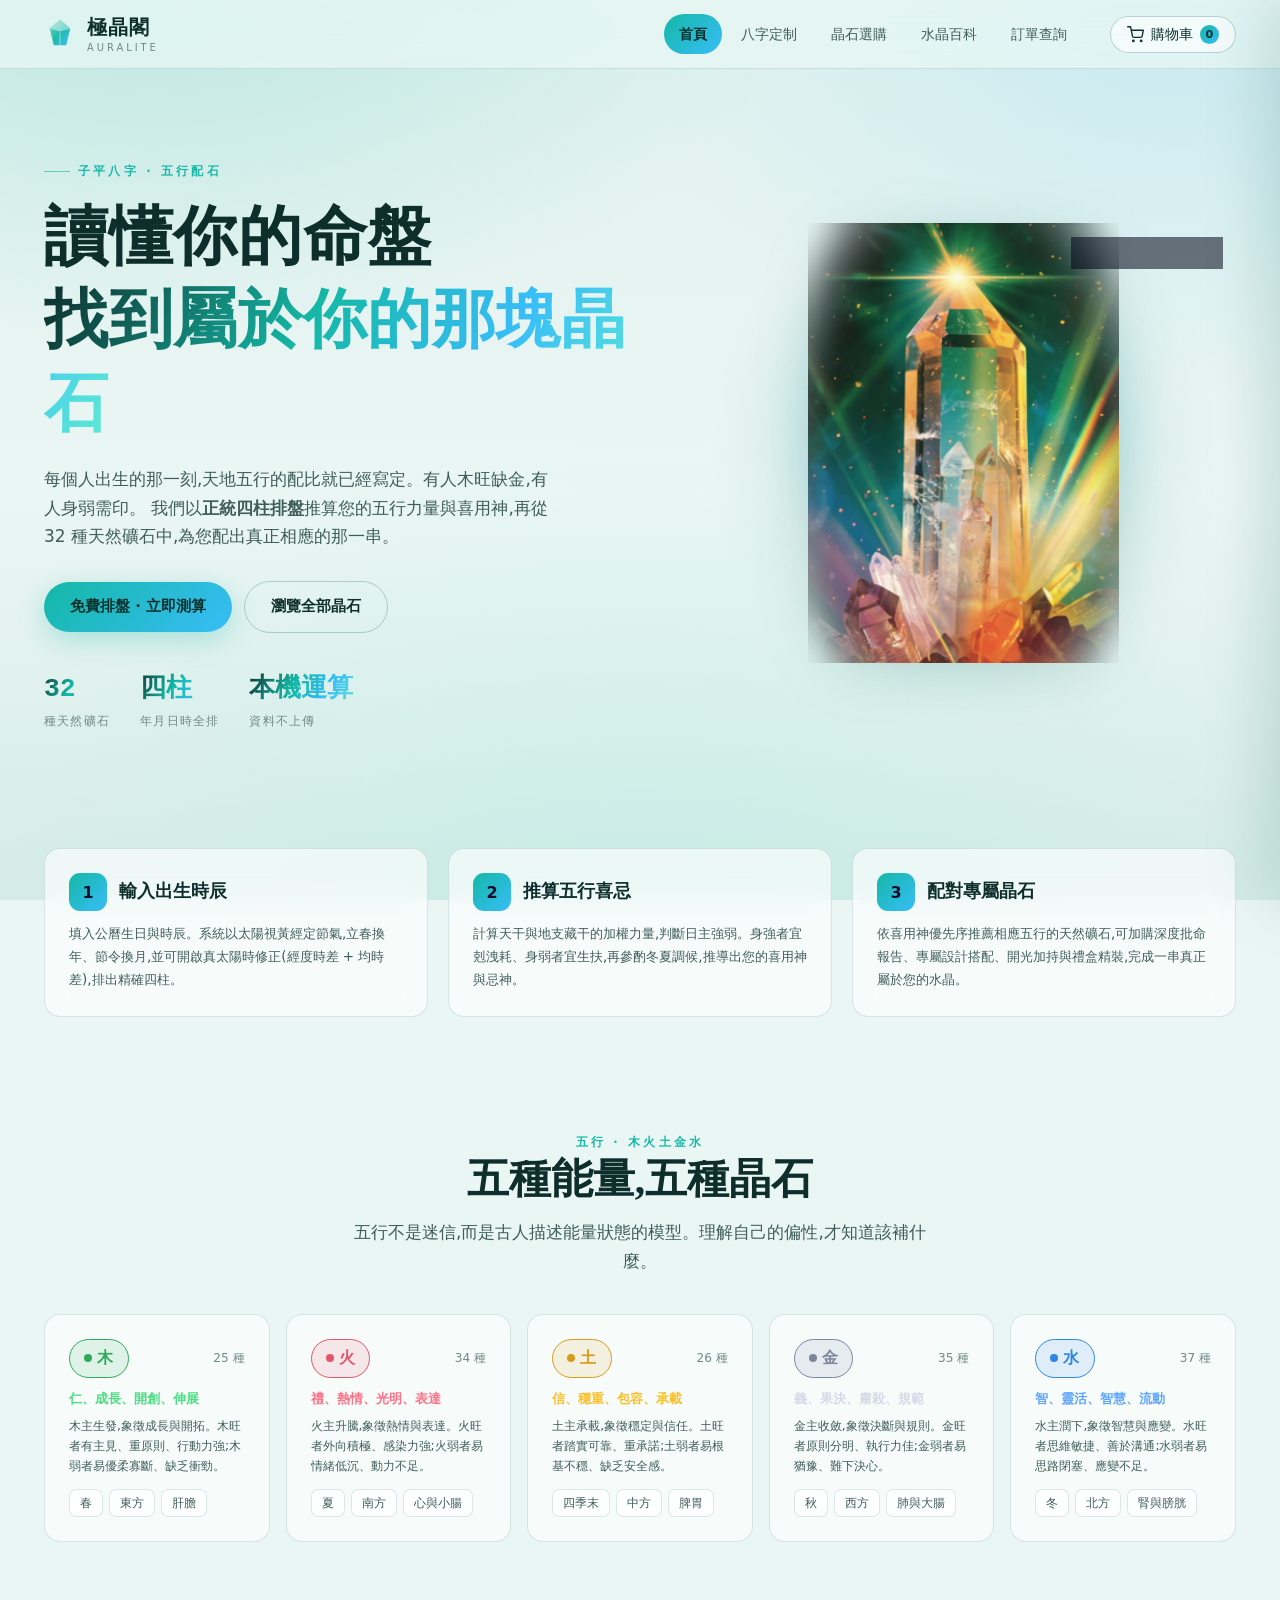
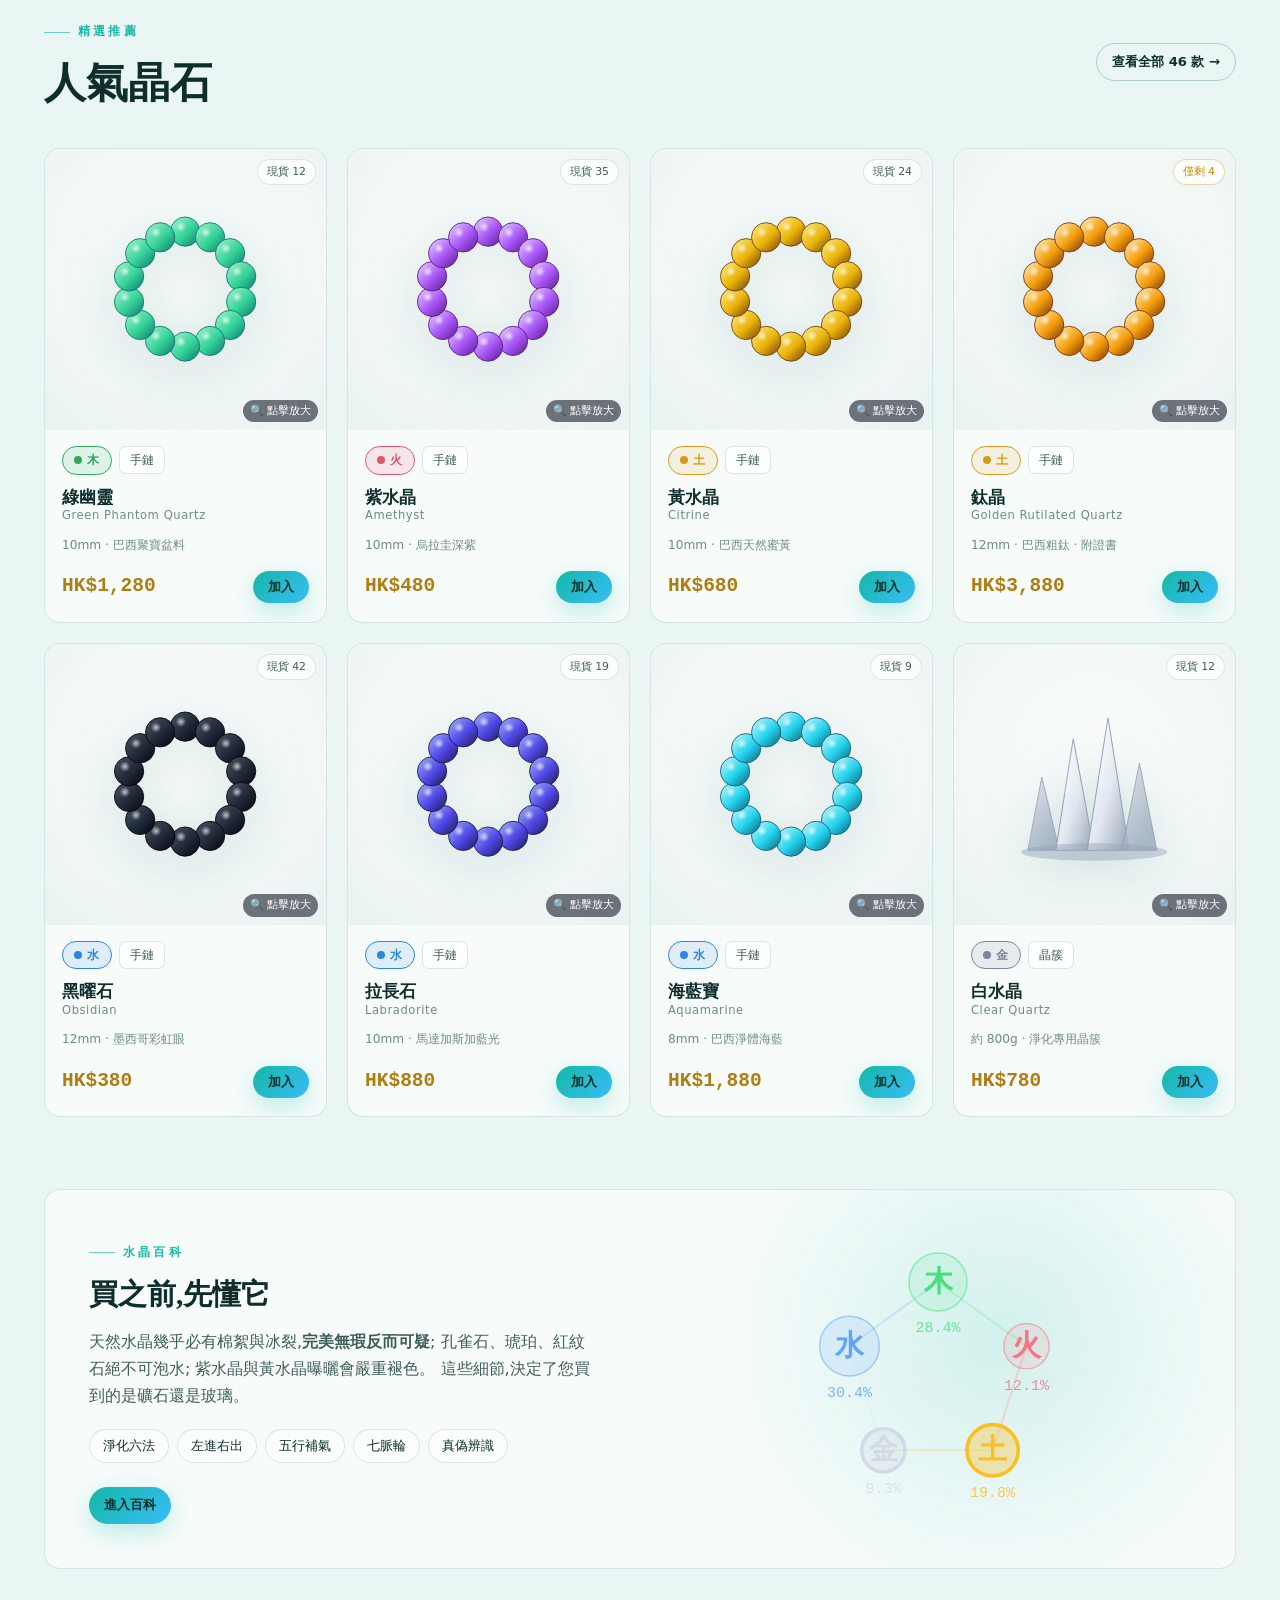
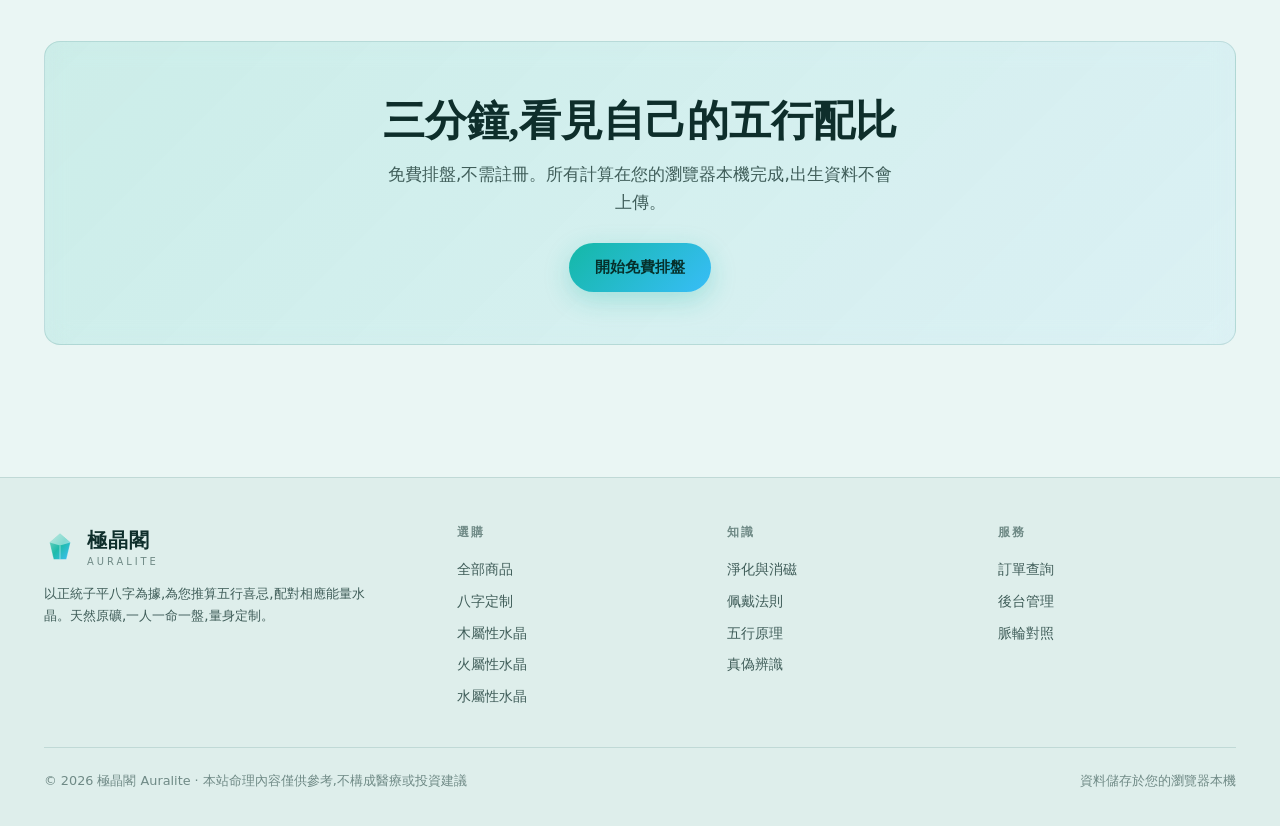
==== commit fb7fad81: "fix: 1) hero 原圖可點擊放大 2) 八字報告模板新增「預覽/匯出 PDF報告」按鈕(共用建構器)" ====
--- a/index.html
+++ b/index.html
@@ -34,7 +34,8 @@
       </div>
       <div class="hero-visual">
         <div class="hero-aura"></div>
-        <img src="assets/images/hero-crystal.png" alt="天然水晶能量晶簇" class="hero-photo">
+        <img src="assets/images/hero-crystal.png" alt="天然水晶能量晶簇" class="hero-photo" title="點擊放大" style="cursor:pointer" onclick="App.openImageLightbox('assets/images/hero-crystal.png','天然水晶能量晶簇')">
+        <span class="hero-zoom-hint">🔍 點擊放大</span>
         <div style="position:absolute;top:14px;right:14px;z-index:3" class="hero-badge">
           <span style="display:inline-flex;align-items:center;gap:5px;padding:5px 12px;border-radius:999px;background:rgba(2,6,23,.55);backdrop-filter:blur(8px);border:1px solid rgba(94,234,212,.4);color:#5eead4;font-size:.72rem;letter-spacing:.05em">
             <span style="width:6px;height:6px;border-radius:50%;background:#5eead4;box-shadow:0 0 8px #5eead4;animation:pulseGlow 2s ease-in-out infinite"></span>
--- a/assets/css/style.css
+++ b/assets/css/style.css
@@ -595,6 +595,15 @@
   transition: transform .7s cubic-bezier(.2,.8,.3,1);
 }
 .hero-visual:hover .hero-photo { transform: scale(1.03); }
+.hero-zoom-hint {
+  position: absolute; left: 50%; bottom: 10px; transform: translateX(-50%);
+  z-index: 3; pointer-events: none;
+  font-size: .7rem; letter-spacing: .05em; color: #0d5f58;
+  background: rgba(255,255,255,.7); backdrop-filter: blur(6px);
+  border: 1px solid rgba(20,184,166,.35); border-radius: 999px;
+  padding: 3px 12px; opacity: 0; transition: opacity .35s;
+}
+.hero-visual:hover .hero-zoom-hint { opacity: 1; }
 .hero-badge { animation: fadeIn 1.2s ease-out .4s both; }
 @keyframes fadeIn { from { opacity: 0; transform: translateY(-6px); } to { opacity: 1; transform: none; } }
 
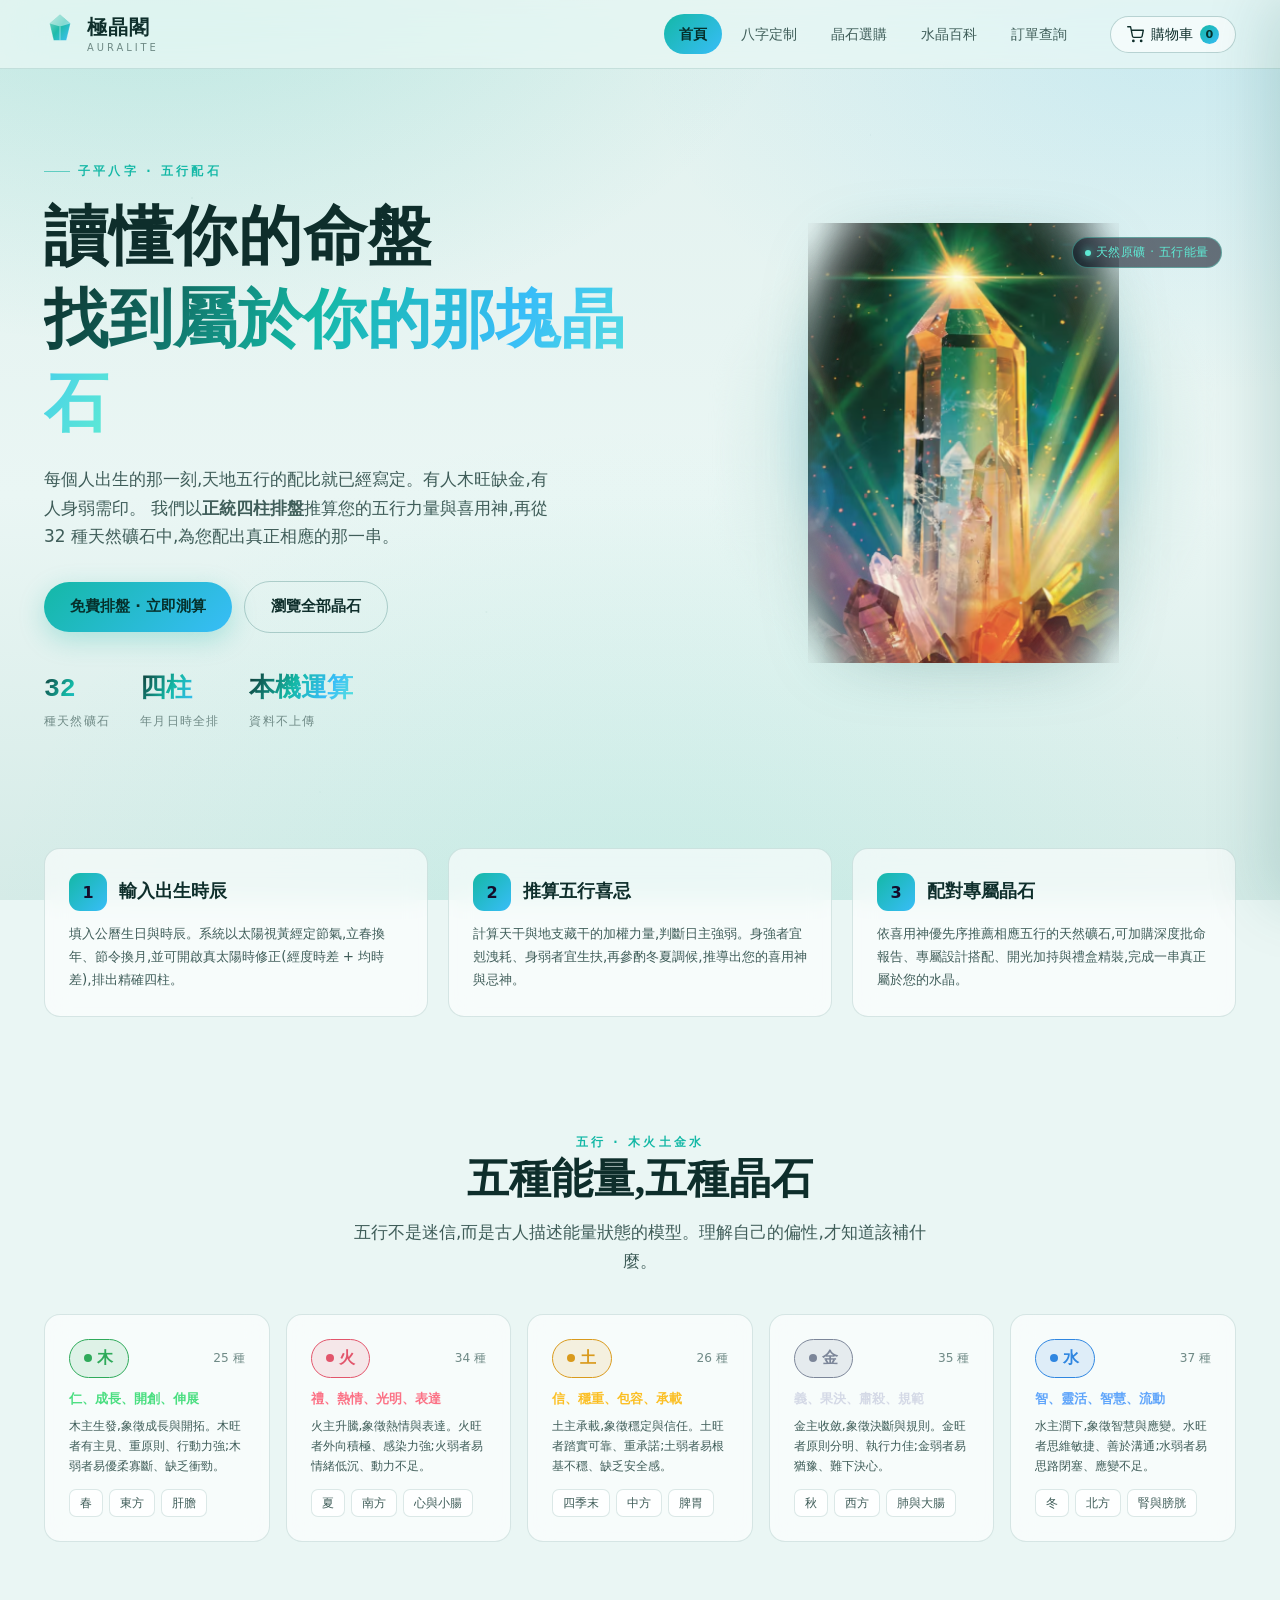
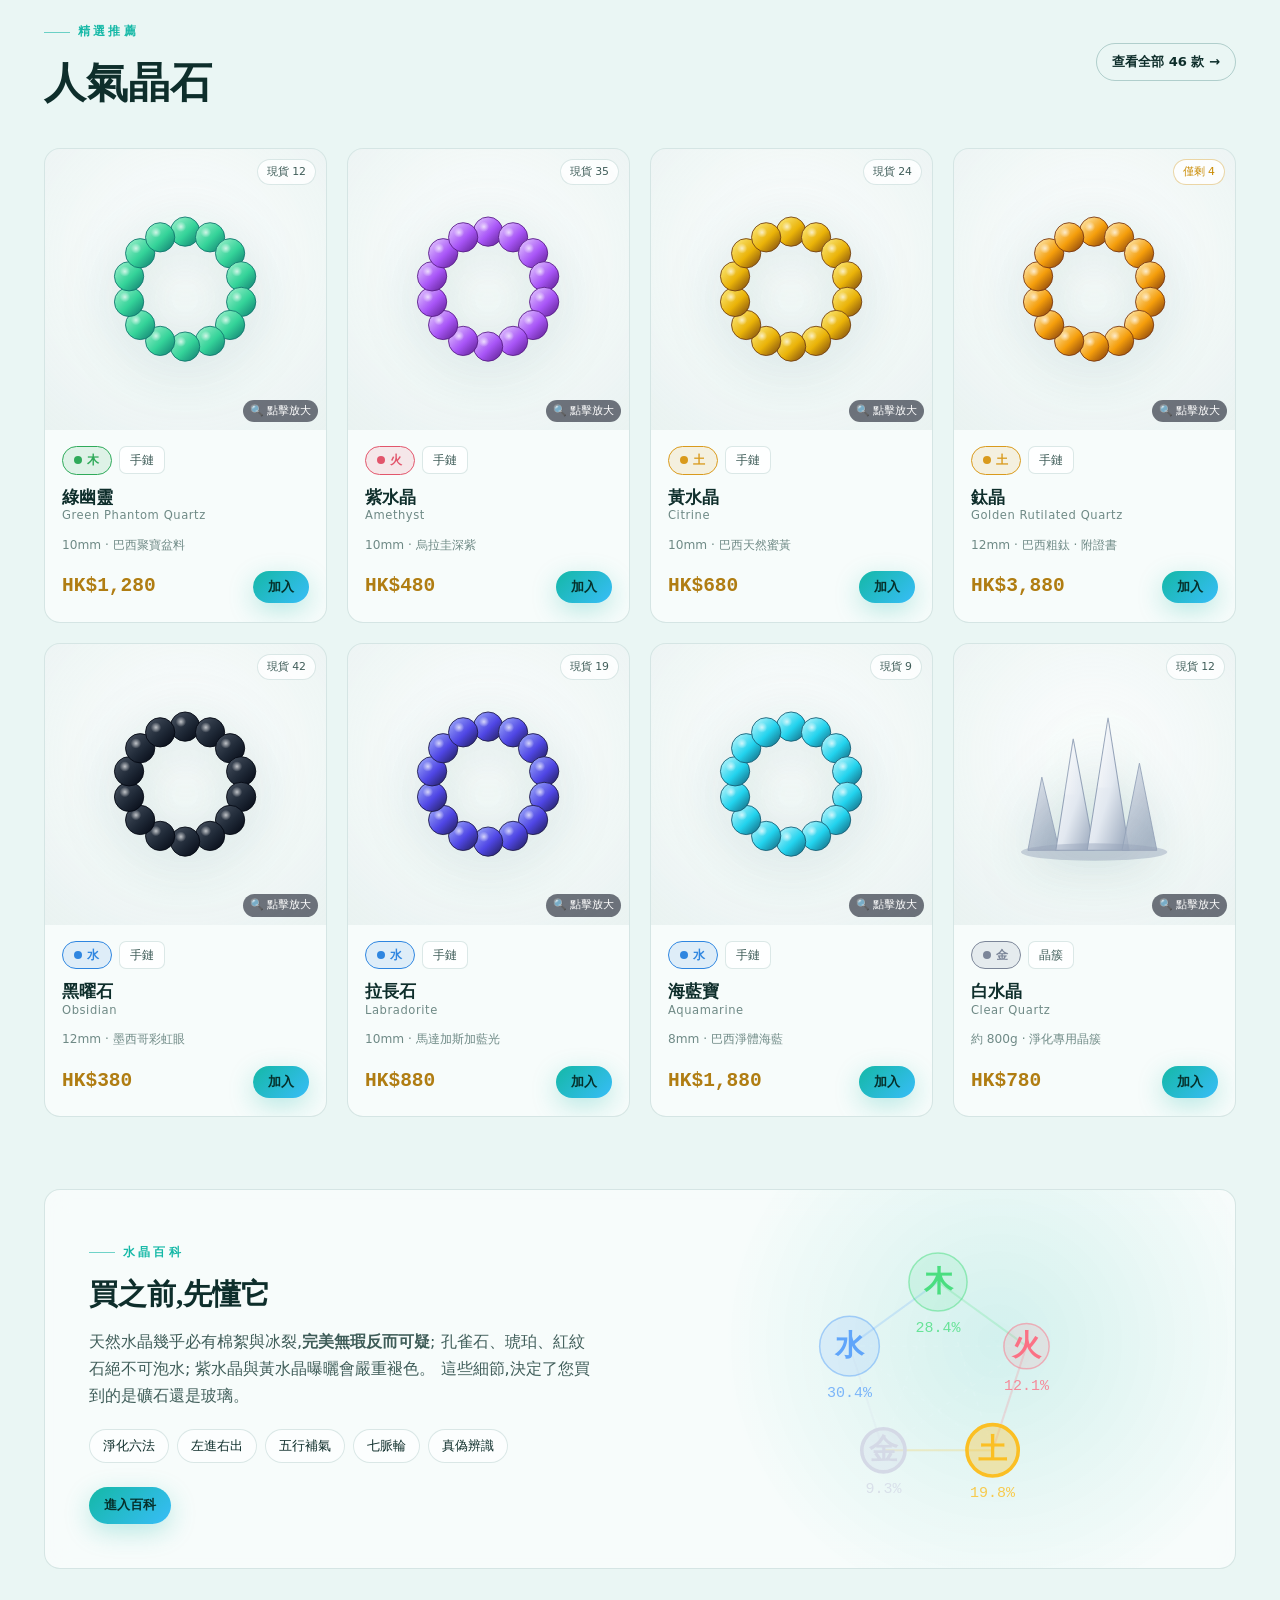
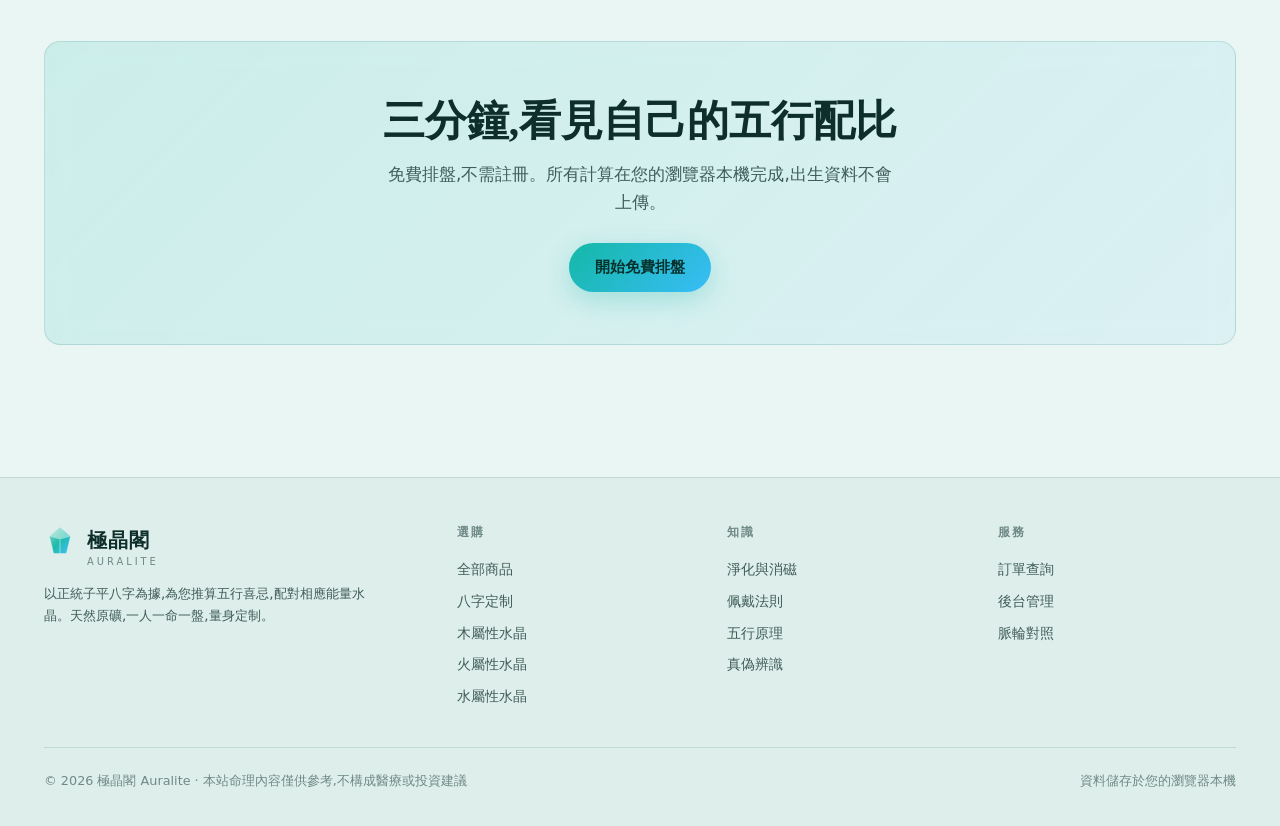
==== commit 5ae0688d: "admin: 訂單項目可編輯(增刪改/自動重算)、PDF 上傳附件+寄出、Web3Forms 夾帶附件;設定加 Logo 上傳;首頁/收據/八字報告顯示 Logo" ====
--- a/index.html
+++ b/index.html
@@ -16,6 +16,7 @@
   <div class="wrap">
     <div class="hero-grid">
       <div>
+        <img id="heroLogo" alt="極晶閣 Auralite" style="display:none;height:60px;width:auto;margin-bottom:16px">
         <span class="eyebrow">子平八字 · 五行配石</span>
         <h1 class="h-hero">讀懂你的命盤<br><span class="gradient-text">找到屬於你的那塊晶石</span></h1>
         <p class="lead" style="margin-top:20px;max-width:520px">
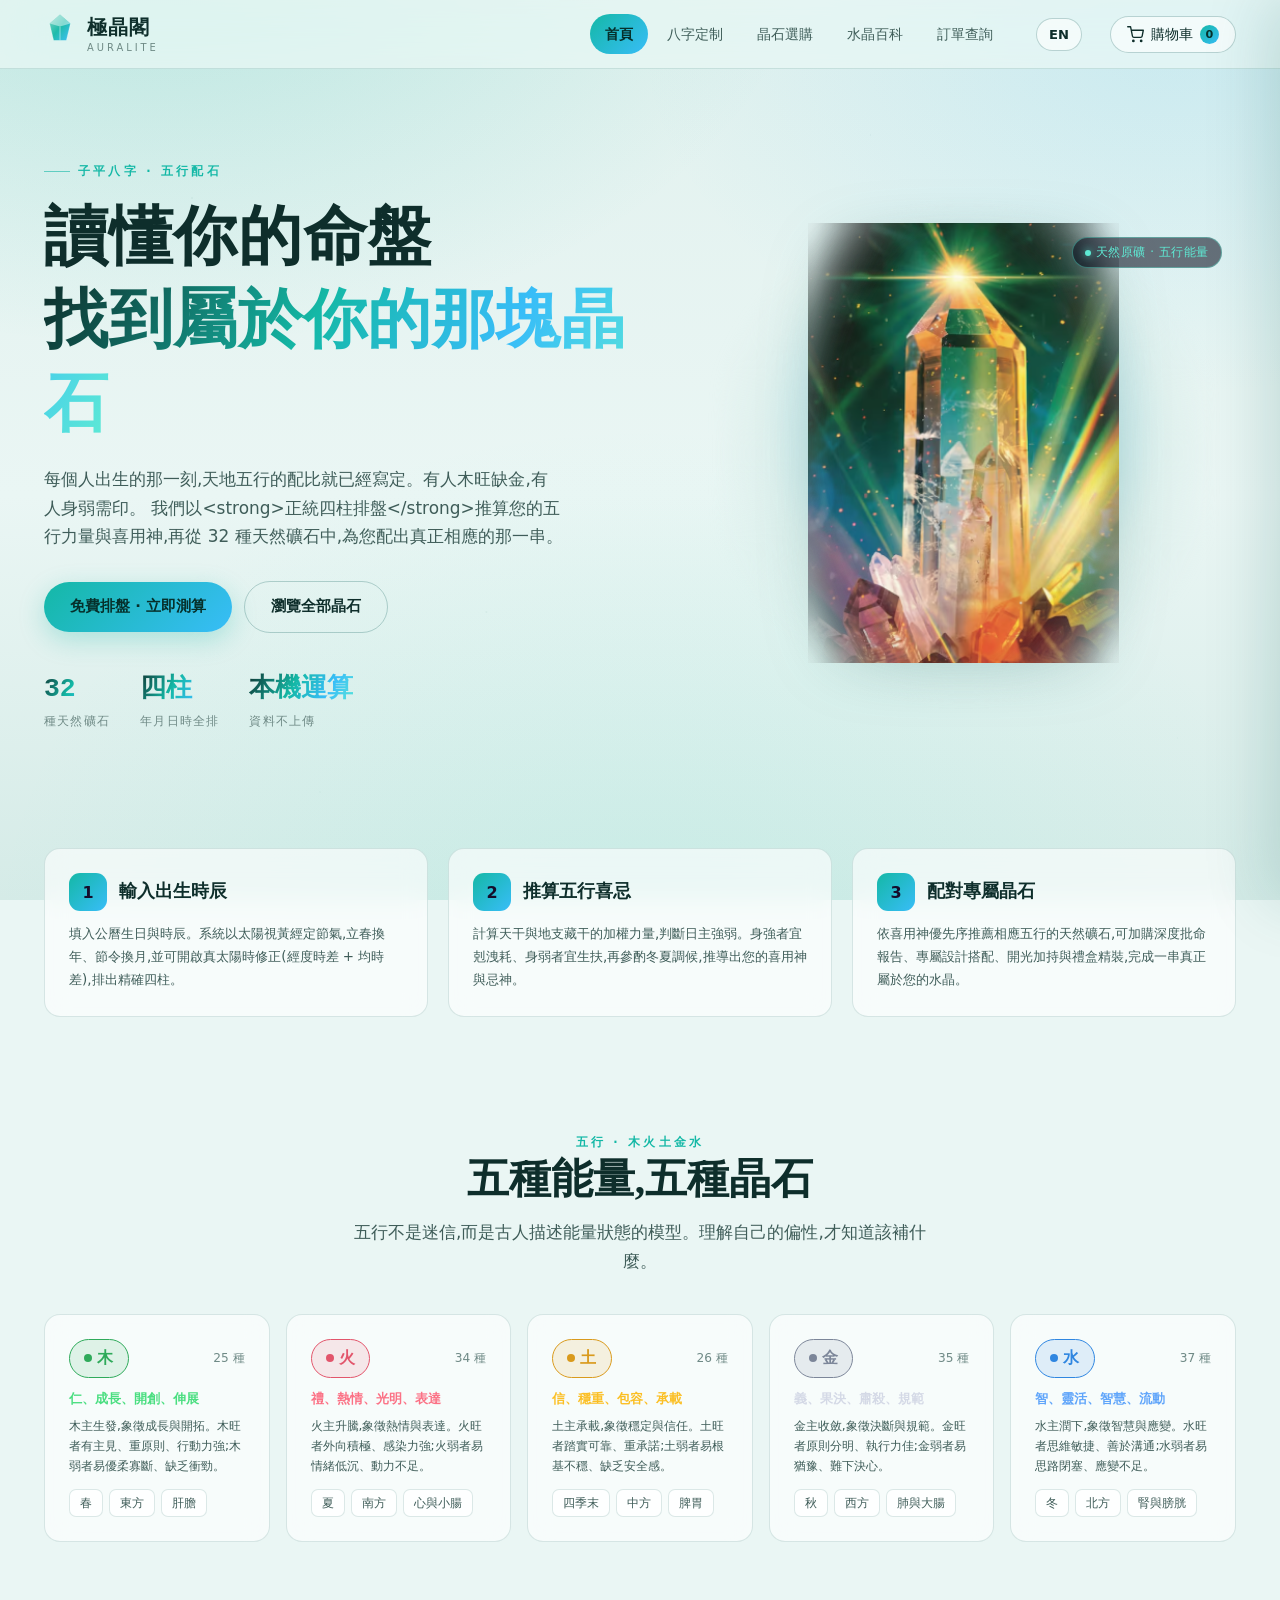
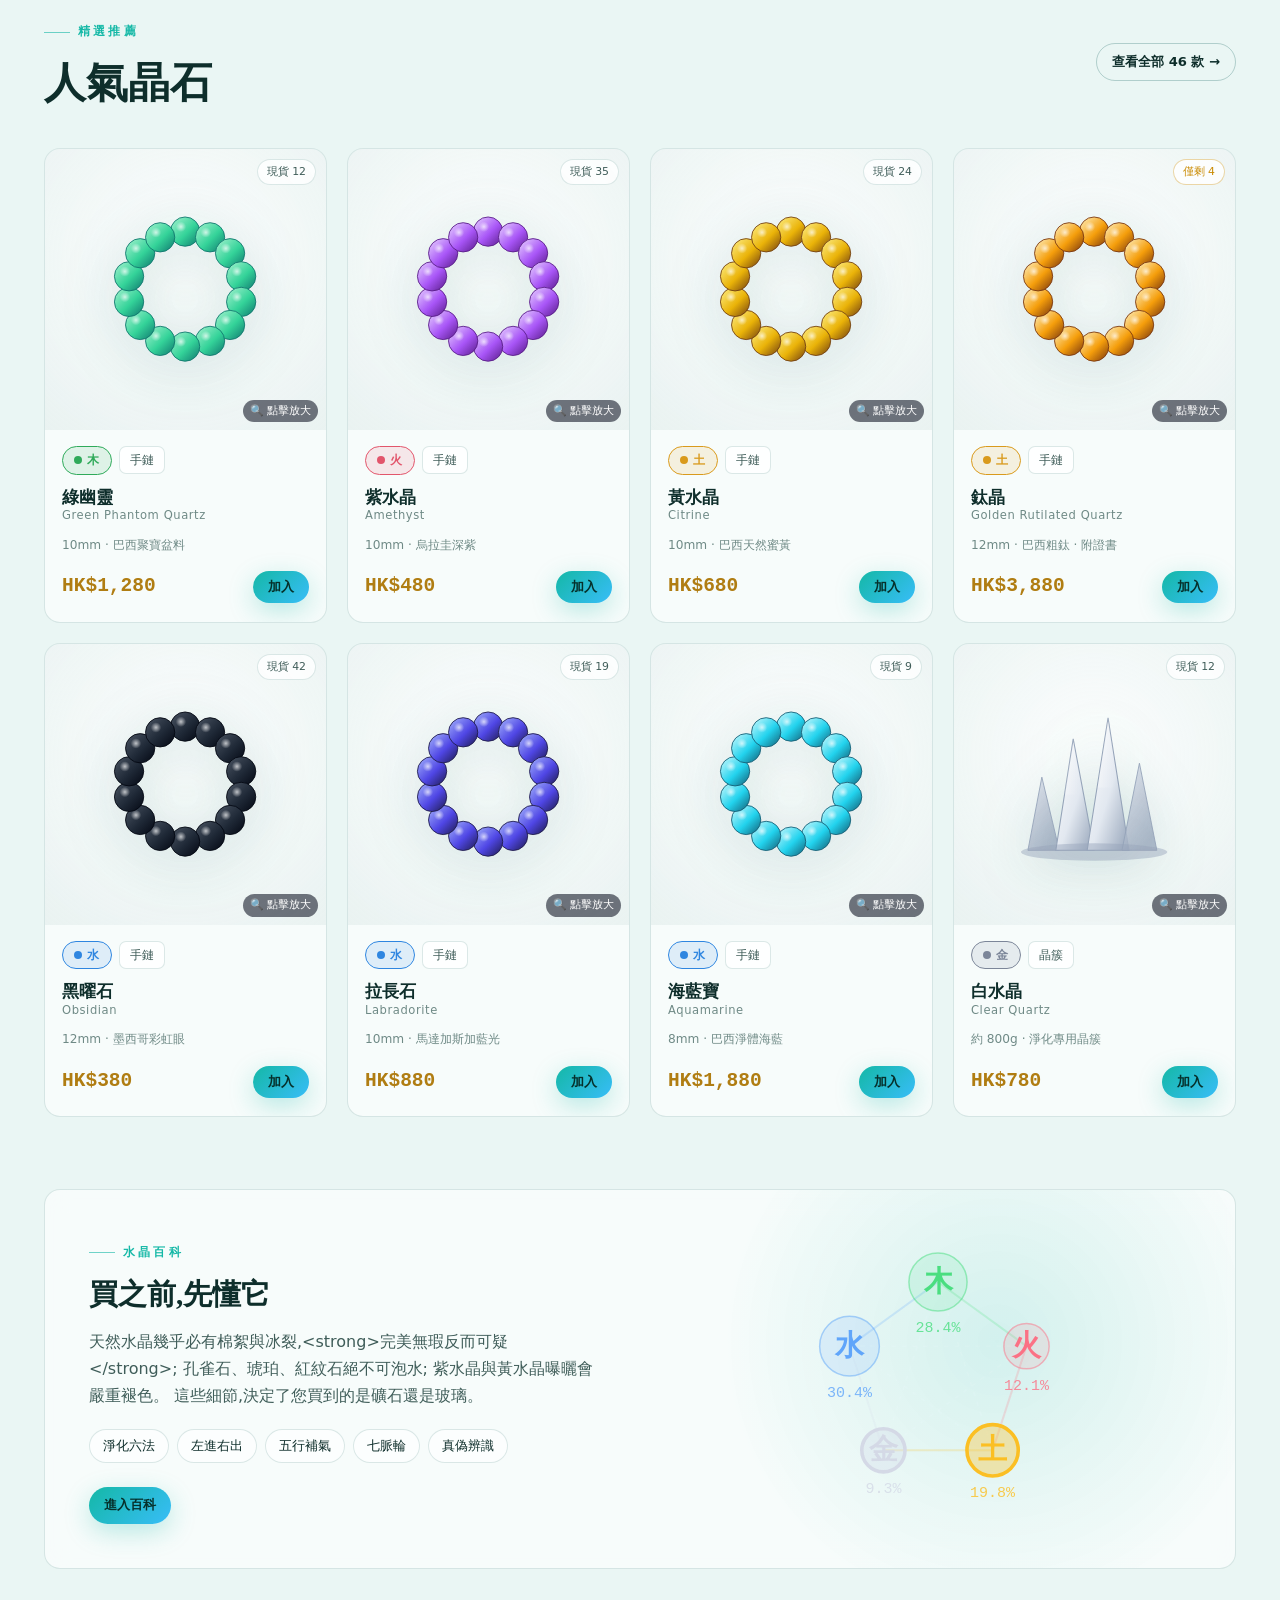
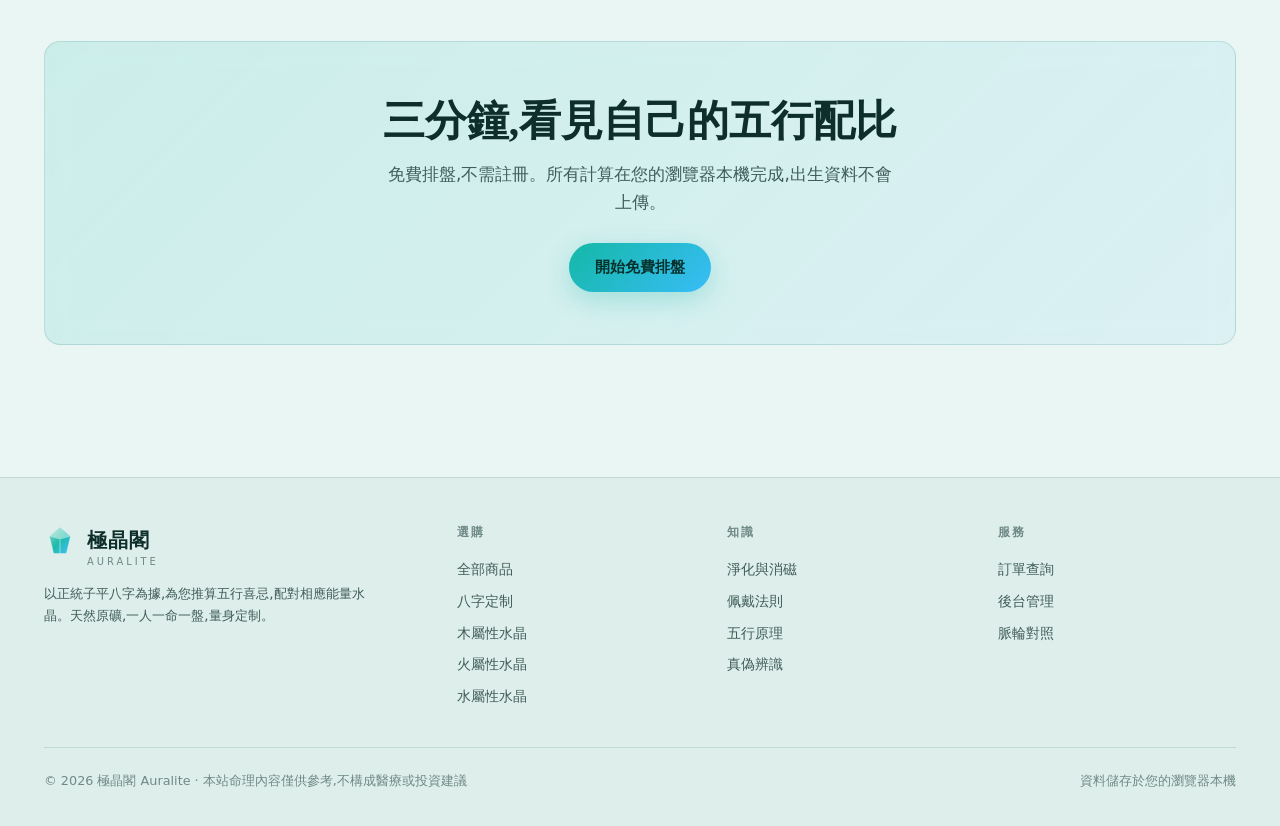
==== commit 00ec0253: "i18n 核心 + 導覽語言切換 + 首頁中英雙語(基礎設施先上線驗證)" ====
--- a/index.html
+++ b/index.html
@@ -3,7 +3,7 @@
 <head>
 <meta charset="UTF-8">
 <meta name="viewport" content="width=device-width, initial-scale=1">
-<title>極晶閣 Auralite · 八字五行 × 天然水晶定制</title>
+<title data-i18n="title">極晶閣 Auralite · 八字五行 × 天然水晶定制</title>
 <meta name="description" content="以正統子平八字排盤,推算五行喜忌,為您配對相應能量的天然水晶。一人一命一盤,量身定制。">
 <link rel="stylesheet" href="assets/css/style.css">
 <link rel="icon" href="data:image/svg+xml,<svg xmlns='http://www.w3.org/2000/svg' viewBox='0 0 40 40'><path d='M20 2 L33 13 L28 34 L12 34 L7 13 Z' fill='%2314b8a6'/></svg>">
@@ -17,30 +17,30 @@
     <div class="hero-grid">
       <div>
         <img id="heroLogo" alt="極晶閣 Auralite" style="display:none;height:60px;width:auto;margin-bottom:16px">
-        <span class="eyebrow">子平八字 · 五行配石</span>
-        <h1 class="h-hero">讀懂你的命盤<br><span class="gradient-text">找到屬於你的那塊晶石</span></h1>
-        <p class="lead" style="margin-top:20px;max-width:520px">
+        <span class="eyebrow" data-i18n="hero.eyebrow">子平八字 · 五行配石</span>
+        <h1 class="h-hero" data-i18n-html="1" data-i18n="hero.h1">讀懂你的命盤<br><span class="gradient-text">找到屬於你的那塊晶石</span></h1>
+        <p class="lead" style="margin-top:20px;max-width:520px" data-i18n="hero.lead">
           每個人出生的那一刻,天地五行的配比就已經寫定。有人木旺缺金,有人身弱需印。
           我們以<strong>正統四柱排盤</strong>推算您的五行力量與喜用神,再從 32 種天然礦石中,為您配出真正相應的那一串。
         </p>
         <div class="row wrap-row" style="gap:12px;margin-top:30px">
-          <a href="bazi.html" class="btn btn-primary">免費排盤 · 立即測算</a>
-          <a href="shop.html" class="btn btn-ghost">瀏覽全部晶石</a>
+          <a href="bazi.html" class="btn btn-primary" data-i18n="hero.cta1">免費排盤 · 立即測算</a>
+          <a href="shop.html" class="btn btn-ghost" data-i18n="hero.cta2">瀏覽全部晶石</a>
         </div>
         <div class="hero-stats">
-          <div><div class="hero-stat-v gradient-text">32</div><div class="hero-stat-l">種天然礦石</div></div>
-          <div><div class="hero-stat-v gradient-text">四柱</div><div class="hero-stat-l">年月日時全排</div></div>
-          <div><div class="hero-stat-v gradient-text">本機運算</div><div class="hero-stat-l">資料不上傳</div></div>
+          <div><div class="hero-stat-v gradient-text">32</div><div class="hero-stat-l" data-i18n="stat1">種天然礦石</div></div>
+          <div><div class="hero-stat-v gradient-text" data-i18n="stat2v">四柱</div><div class="hero-stat-l" data-i18n="stat2">年月日時全排</div></div>
+          <div><div class="hero-stat-v gradient-text" data-i18n="stat3v">本機運算</div><div class="hero-stat-l" data-i18n="stat3">資料不上傳</div></div>
         </div>
       </div>
       <div class="hero-visual">
         <div class="hero-aura"></div>
         <img src="assets/images/hero-crystal.png" alt="天然水晶能量晶簇" class="hero-photo" title="點擊放大" style="cursor:pointer" onclick="App.openImageLightbox('assets/images/hero-crystal.png','天然水晶能量晶簇')">
-        <span class="hero-zoom-hint">🔍 點擊放大</span>
+        <span class="hero-zoom-hint" data-i18n="hero.zoom">🔍 點擊放大</span>
         <div style="position:absolute;top:14px;right:14px;z-index:3" class="hero-badge">
           <span style="display:inline-flex;align-items:center;gap:5px;padding:5px 12px;border-radius:999px;background:rgba(2,6,23,.55);backdrop-filter:blur(8px);border:1px solid rgba(94,234,212,.4);color:#5eead4;font-size:.72rem;letter-spacing:.05em">
             <span style="width:6px;height:6px;border-radius:50%;background:#5eead4;box-shadow:0 0 8px #5eead4;animation:pulseGlow 2s ease-in-out infinite"></span>
-            天然原礦 · 五行能量
+            <span data-i18n="hero.badge">天然原礦 · 五行能量</span>
           </span>
         </div>
       </div>
@@ -55,23 +55,23 @@
       <div class="card card-hover reveal">
         <div class="row" style="gap:12px;margin-bottom:12px">
           <div style="width:38px;height:38px;border-radius:11px;background:linear-gradient(135deg,var(--accent),var(--accent-2));display:grid;place-items:center;font-weight:800;color:#150d2b;flex:none">1</div>
-          <h3 class="h-3">輸入出生時辰</h3>
-        </div>
-        <p class="small muted">填入公曆生日與時辰。系統以太陽視黃經定節氣,立春換年、節令換月,並可開啟真太陽時修正(經度時差 + 均時差),排出精確四柱。</p>
+          <h3 class="h-3" data-i18n="step1.h">輸入出生時辰</h3>
+        </div>
+        <p class="small muted" data-i18n="step1.p">填入公曆生日與時辰。系統以太陽視黃經定節氣,立春換年、節令換月,並可開啟真太陽時修正(經度時差 + 均時差),排出精確四柱。</p>
       </div>
       <div class="card card-hover reveal">
         <div class="row" style="gap:12px;margin-bottom:12px">
           <div style="width:38px;height:38px;border-radius:11px;background:linear-gradient(135deg,var(--accent),var(--accent-2));display:grid;place-items:center;font-weight:800;color:#150d2b;flex:none">2</div>
-          <h3 class="h-3">推算五行喜忌</h3>
-        </div>
-        <p class="small muted">計算天干與地支藏干的加權力量,判斷日主強弱。身強者宜剋洩耗、身弱者宜生扶,再參酌冬夏調候,推導出您的喜用神與忌神。</p>
+          <h3 class="h-3" data-i18n="step2.h">推算五行喜忌</h3>
+        </div>
+        <p class="small muted" data-i18n="step2.p">計算天干與地支藏干的加權力量,判斷日主強弱。身強者宜剋洩耗、身弱者宜生扶,再參酌冬夏調候,推導出您的喜用神與忌神。</p>
       </div>
       <div class="card card-hover reveal">
         <div class="row" style="gap:12px;margin-bottom:12px">
           <div style="width:38px;height:38px;border-radius:11px;background:linear-gradient(135deg,var(--accent),var(--accent-2));display:grid;place-items:center;font-weight:800;color:#150d2b;flex:none">3</div>
-          <h3 class="h-3">配對專屬晶石</h3>
-        </div>
-        <p class="small muted">依喜用神優先序推薦相應五行的天然礦石,可加購深度批命報告、專屬設計搭配、開光加持與禮盒精裝,完成一串真正屬於您的水晶。</p>
+          <h3 class="h-3" data-i18n="step3.h">配對專屬晶石</h3>
+        </div>
+        <p class="small muted" data-i18n="step3.p">依喜用神優先序推薦相應五行的天然礦石,可加購深度批命報告、專屬設計搭配、開光加持與禮盒精裝,完成一串真正屬於您的水晶。</p>
       </div>
     </div>
   </div>
@@ -81,9 +81,9 @@
 <section class="section">
   <div class="wrap">
     <div class="section-head center">
-      <span class="eyebrow" style="margin:0 auto;display:table">五行 · 木火土金水</span>
-      <h2 class="h-1">五種能量,五種晶石</h2>
-      <p class="lead" style="max-width:600px;margin:12px auto 0">五行不是迷信,而是古人描述能量狀態的模型。理解自己的偏性,才知道該補什麼。</p>
+      <span class="eyebrow" style="margin:0 auto;display:table" data-i18n="wuxing.eyebrow">五行 · 木火土金水</span>
+      <h2 class="h-1" data-i18n="wuxing.h2">五種能量,五種晶石</h2>
+      <p class="lead" style="max-width:600px;margin:12px auto 0" data-i18n="wuxing.lead">五行不是迷信,而是古人描述能量狀態的模型。理解自己的偏性,才知道該補什麼。</p>
     </div>
     <div class="grid gx5" id="elGrid"></div>
   </div>
@@ -95,10 +95,10 @@
     <div class="section-head">
       <div class="row-between wrap-row">
         <div>
-          <span class="eyebrow">精選推薦</span>
-          <h2 class="h-1">人氣晶石</h2>
-        </div>
-        <a href="shop.html" class="btn btn-ghost btn-sm">查看全部 46 款 →</a>
+          <span class="eyebrow" data-i18n="feat.eyebrow">精選推薦</span>
+          <h2 class="h-1" data-i18n="feat.h2">人氣晶石</h2>
+        </div>
+        <a href="shop.html" class="btn btn-ghost btn-sm" data-i18n="feat.viewAll">查看全部 46 款 →</a>
       </div>
     </div>
     <div class="grid g-auto" id="featured"></div>
@@ -111,22 +111,22 @@
     <div class="card" style="padding:0;overflow:hidden">
       <div class="grid g2" style="gap:0">
         <div style="padding:44px">
-          <span class="eyebrow">水晶百科</span>
-          <h2 class="h-2">買之前,先懂它</h2>
-          <p class="muted" style="margin-top:14px">
+          <span class="eyebrow" data-i18n="know.eyebrow">水晶百科</span>
+          <h2 class="h-2" data-i18n="know.h2">買之前,先懂它</h2>
+          <p class="muted" style="margin-top:14px" data-i18n="know.p">
             天然水晶幾乎必有棉絮與冰裂,<strong>完美無瑕反而可疑</strong>;
             孔雀石、琥珀、紅紋石絕不可泡水;
             紫水晶與黃水晶曝曬會嚴重褪色。
             這些細節,決定了您買到的是礦石還是玻璃。
           </p>
           <div class="row wrap-row" style="gap:8px;margin-top:20px">
-            <a href="knowledge.html#purify" class="pill">淨化六法</a>
-            <a href="knowledge.html#wear" class="pill">左進右出</a>
-            <a href="knowledge.html#wuxing" class="pill">五行補氣</a>
-            <a href="knowledge.html#chakra" class="pill">七脈輪</a>
-            <a href="knowledge.html#fake" class="pill">真偽辨識</a>
+            <a href="knowledge.html#purify" class="pill" data-i18n="pill1">淨化六法</a>
+            <a href="knowledge.html#wear" class="pill" data-i18n="pill2">左進右出</a>
+            <a href="knowledge.html#wuxing" class="pill" data-i18n="pill3">五行補氣</a>
+            <a href="knowledge.html#chakra" class="pill" data-i18n="pill4">七脈輪</a>
+            <a href="knowledge.html#fake" class="pill" data-i18n="pill5">真偽辨識</a>
           </div>
-          <a href="knowledge.html" class="btn btn-primary btn-sm" style="margin-top:24px">進入百科</a>
+          <a href="knowledge.html" class="btn btn-primary btn-sm" style="margin-top:24px" data-i18n="know.btn">進入百科</a>
         </div>
         <div style="background:radial-gradient(circle at 60% 40%,rgba(20,184,166,.16),transparent 65%);display:grid;place-items:center;padding:34px;min-height:280px">
           <div id="ringDemo" style="width:100%;max-width:300px"></div>
@@ -140,9 +140,9 @@
 <section class="section" style="padding-top:0">
   <div class="wrap">
     <div class="card center" style="padding:52px 30px;background:linear-gradient(135deg,rgba(20,184,166,.14),rgba(56,189,248,.08))">
-      <h2 class="h-1">三分鐘,看見自己的五行配比</h2>
-      <p class="lead" style="margin:12px auto 26px;max-width:520px">免費排盤,不需註冊。所有計算在您的瀏覽器本機完成,出生資料不會上傳。</p>
-      <a href="bazi.html" class="btn btn-primary">開始免費排盤</a>
+      <h2 class="h-1" data-i18n="cta.h2">三分鐘,看見自己的五行配比</h2>
+      <p class="lead" style="margin:12px auto 26px;max-width:520px" data-i18n="cta.lead">免費排盤,不需註冊。所有計算在您的瀏覽器本機完成,出生資料不會上傳。</p>
+      <a href="bazi.html" class="btn btn-primary" data-i18n="cta.btn">開始免費排盤</a>
     </div>
   </div>
 </section>
@@ -152,9 +152,46 @@
 <script src="assets/js/bazi.js"></script>
 <script src="assets/js/data.js"></script>
 <script src="assets/js/store.js"></script>
+<script src="assets/js/i18n.js"></script>
 <script src="assets/js/app.js"></script>
 <script>
+I18N.add('en', {
+  'title': 'Auralite · BaZi Five Elements × Natural Crystal Customization',
+  'metaDesc': "Using authentic BaZi (Four Pillars) astrology, we calculate your Five-Element affinities and pair you with the right natural crystals — one life, one chart, made to measure.",
+  'hero.eyebrow': 'BaZi Astrology · Element Matching',
+  'hero.h1': 'Read Your Destiny Chart<br><span class="gradient-text">Find the Crystal Meant for You</span>',
+  'hero.lead': 'The moment you were born, the balance of the Five Elements was already written in the heavens. Some have abundant Wood but lack Metal; some are weak and need support. We use authentic Four Pillars astrology to calculate your elemental strength and favorable elements, then match you with the right strand from 32 natural stones.',
+  'hero.cta1': 'Free Chart · Start Now',
+  'hero.cta2': 'Browse All Crystals',
+  'hero.badge': 'Natural Rough · Elemental Energy',
+  'hero.zoom': '🔍 Click to zoom',
+  'stat1': 'Natural Stones', 'stat2': 'Full Year·Month·Day·Hour', 'stat3': 'No Upload',
+  'stat2v': 'Four Pillars', 'stat3v': 'Local Compute',
+  'step1.h': 'Enter Your Birth Time',
+  'step1.p': 'Enter your Gregorian birth date and time. The system uses solar ecliptic longitude to set the solar terms, switches year at Beginning of Spring and month at each term, and can enable true solar time correction (longitude + equation of time) for an exact Four Pillars chart.',
+  'step2.h': 'Calculate Favorable Elements',
+  'step2.p': 'We compute the weighted strength of the Heavenly Stems and the hidden stems of the Earthly Branches to judge your Day Master’s strength. Strong types should be controlled/drained; weak types should be nourished — then factor in seasonal adjustment to derive your favorable and unfavorable elements.',
+  'step3.h': 'Match Your Crystal',
+  'step3.p': 'We recommend natural stones of the corresponding element by priority of favorable elements. You can add a deep reading report, custom design, blessing, and gift box to complete a strand truly yours.',
+  'wuxing.eyebrow': 'Five Elements · Wood Fire Earth Metal Water',
+  'wuxing.h2': 'Five Energies, Five Crystals',
+  'wuxing.lead': 'The Five Elements are not superstition but an ancient model describing energy states. Understand your own bias to know what to supplement.',
+  'feat.eyebrow': 'Featured', 'feat.h2': 'Popular Crystals',
+  'feat.viewAll': 'View all 46 →',
+  'know.eyebrow': 'Crystal Guide', 'know.h2': 'Know It Before You Buy',
+  'know.p': 'Natural crystals almost always have inclusions and fractures — perfection is suspicious. Malachite, amber and rhodochrosite must never be soaked; amethyst and citrine fade badly in sunlight. These details decide whether you bought a mineral or glass.',
+  'pill1': '6 Cleansing Methods', 'pill2': 'Left In, Right Out', 'pill3': 'Element Replenish', 'pill4': '7 Chakras', 'pill5': 'Authenticity',
+  'know.btn': 'Enter Guide',
+  'cta.h2': 'Three Minutes to See Your Element Balance',
+  'cta.lead': 'Free chart, no registration. All calculation runs locally in your browser — your birth data is never uploaded.',
+  'cta.btn': 'Start Free Chart',
+  'index.kind': 'kinds'
+});
+
 App.boot('index.html');
+
+// 設定英文 meta description
+document.querySelector('meta[name=description]').setAttribute('content', I18N.t('metaDesc', '以正統子平八字排盤,推算五行喜忌,為您配對相應能量的天然水晶。一人一命一盤,量身定制。'));
 
 // 五行速覽
 const EI = BaZi.EL_INFO;
@@ -163,13 +200,13 @@
   const n = CrystalData.byElement(e).length;
   return `<a href="shop.html?el=${e}" class="card card-hover reveal" style="text-decoration:none">
     <div class="row-between" style="margin-bottom:10px">
-      <span class="wx wx-${e}" style="font-size:.98rem;padding:5px 14px"><span class="dot"></span>${e}</span>
-      <span class="tiny faint">${n} 種</span>
-    </div>
-    <div class="small" style="color:${i.color};font-weight:600;margin-bottom:6px">${i.trait}</div>
-    <p class="tiny muted" style="line-height:1.65">${i.desc}</p>
+      <span class="wx wx-${e}" style="font-size:.98rem;padding:5px 14px"><span class="dot"></span>${I18N.getLang()==='en'?I18N.elEn(e):e}</span>
+      <span class="tiny faint">${n} ${I18N.t('index.kind','種')}</span>
+    </div>
+    <div class="small" style="color:${i.color};font-weight:600;margin-bottom:6px">${I18N.data(i,'trait')}</div>
+    <p class="tiny muted" style="line-height:1.65">${I18N.data(i,'desc')}</p>
     <div class="row wrap-row" style="gap:6px;margin-top:12px">
-      <span class="tag">${i.season}</span><span class="tag">${i.dir}方</span><span class="tag">${i.organ}</span>
+      <span class="tag">${I18N.data(i,'season')}</span><span class="tag">${I18N.data(i,'dir')}${I18N.getLang()==='en'?'':'方'}</span><span class="tag">${I18N.data(i,'organ')}</span>
     </div>
   </a>`;
 }).join('');
--- a/assets/css/style.css
+++ b/assets/css/style.css
@@ -133,6 +133,12 @@
   font-size: .7rem; font-weight: 800; display: grid; place-items: center;
 }
 .nav-toggle { display: none; background: none; border: 1px solid var(--border); border-radius: 8px; padding: 6px 10px; cursor: pointer; }
+.nav-lang {
+  display: flex; align-items: center; justify-content: center; min-width: 42px;
+  padding: 8px 12px; border-radius: 999px; border: 1px solid var(--border-strong);
+  background: var(--surface); font-size: .82rem; font-weight: 700; cursor: pointer; transition: all .2s; color: var(--text);
+}
+.nav-lang:hover { background: var(--surface-2); border-color: var(--accent); }
 
 /* ---------- 文字 ---------- */
 h1, h2, h3, h4 { font-family: var(--font-serif); line-height: 1.3; font-weight: 700; }
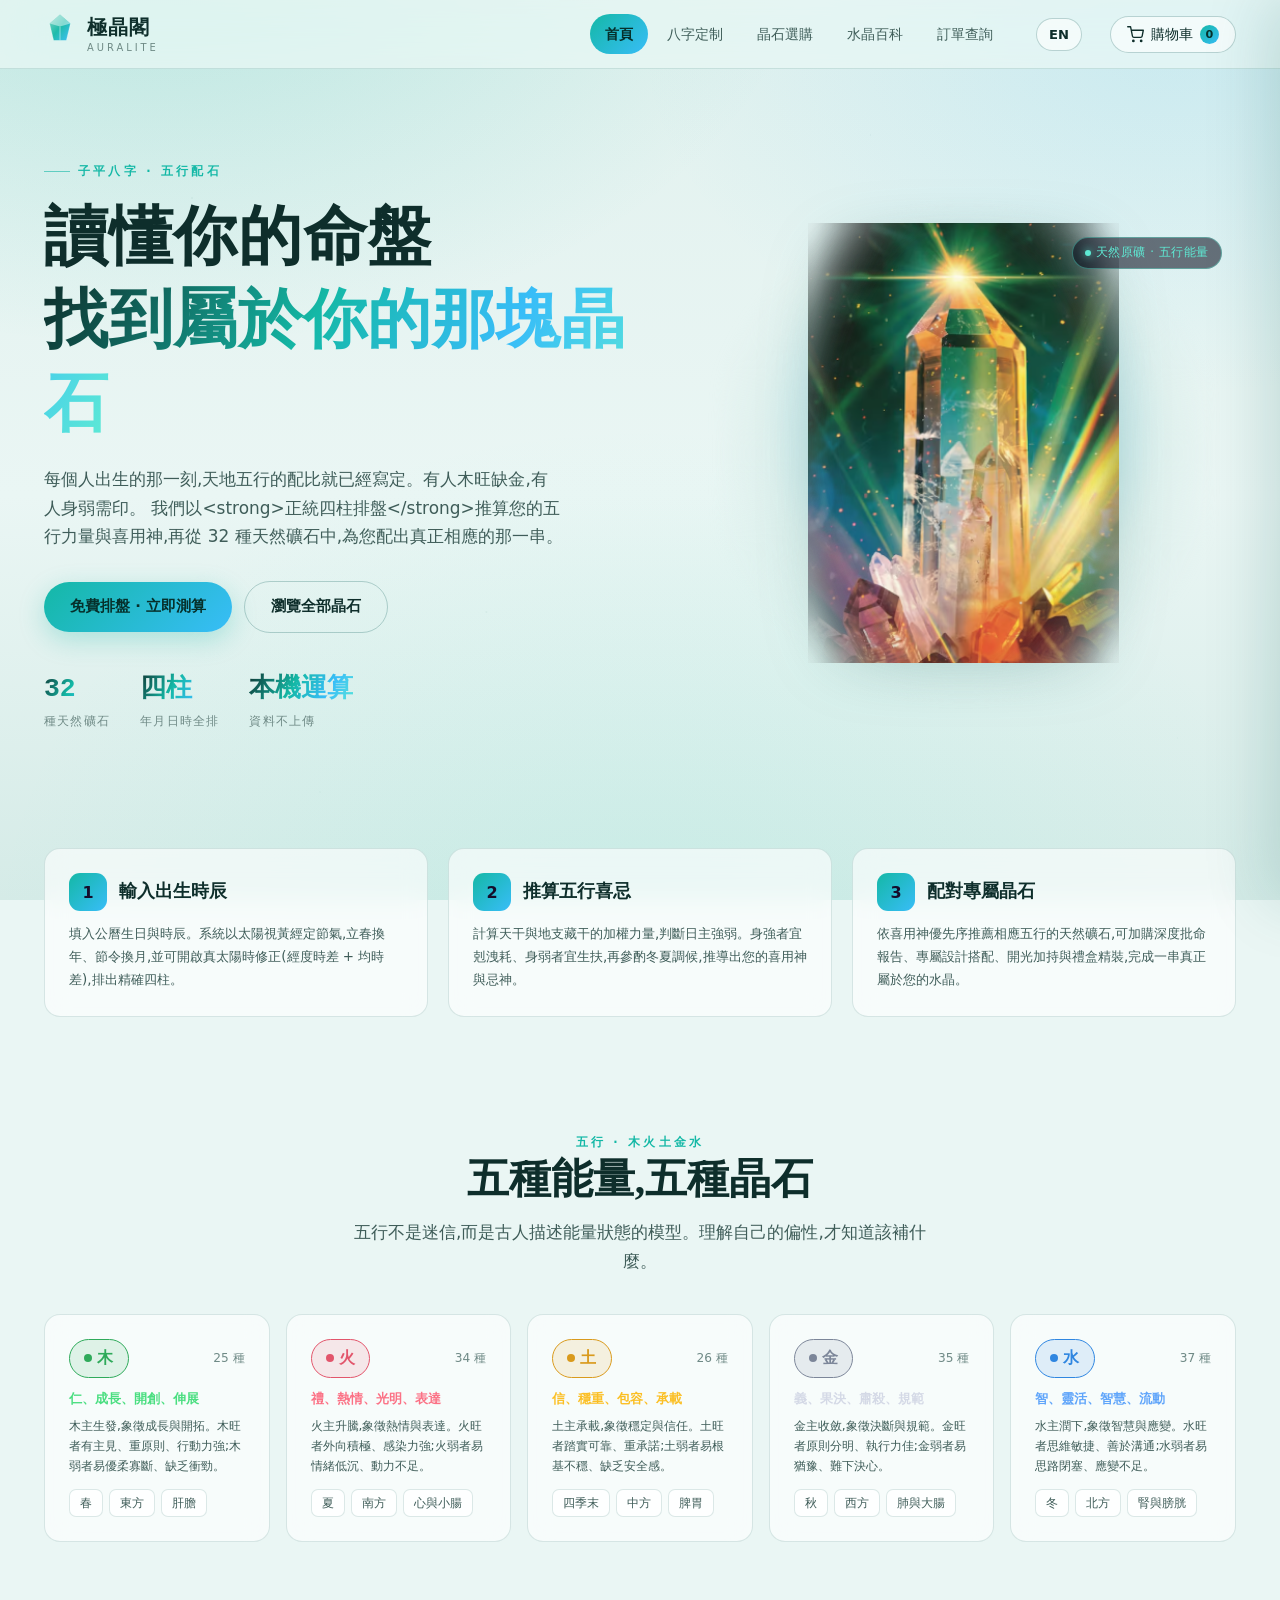
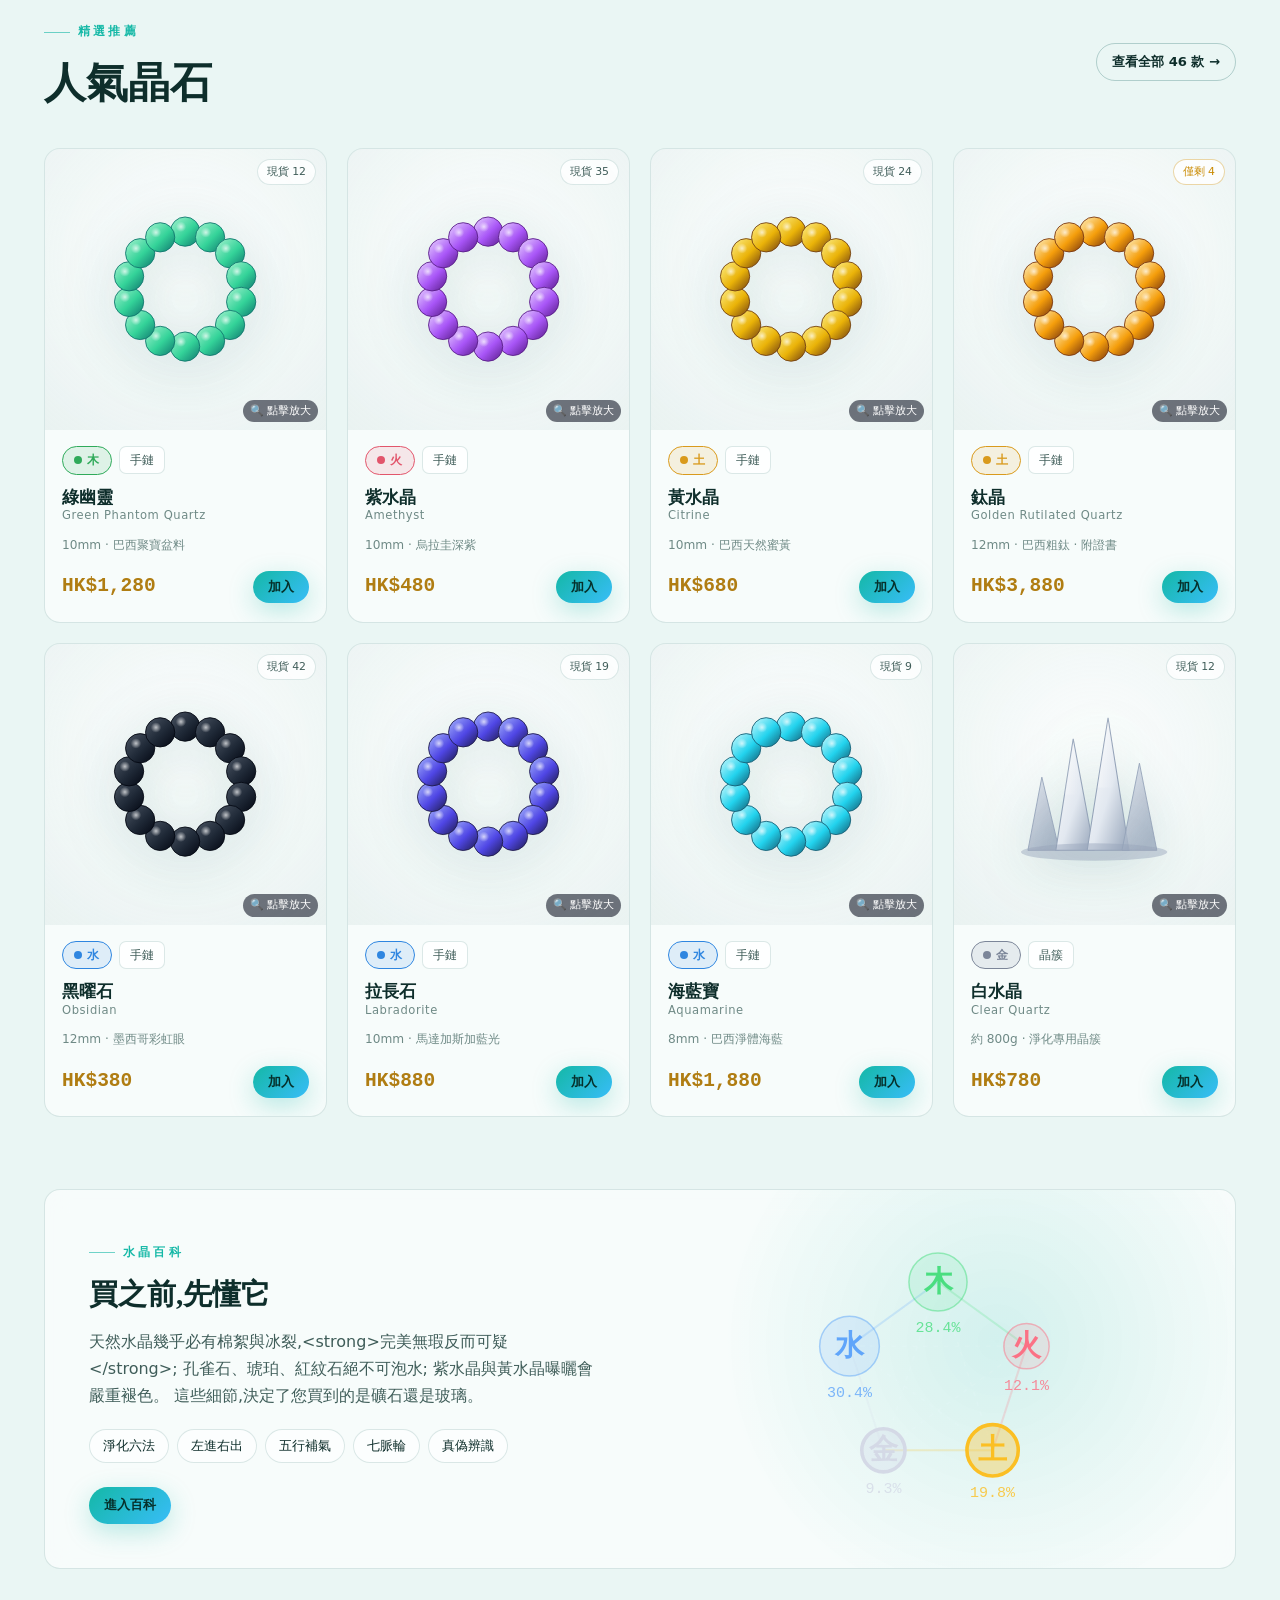
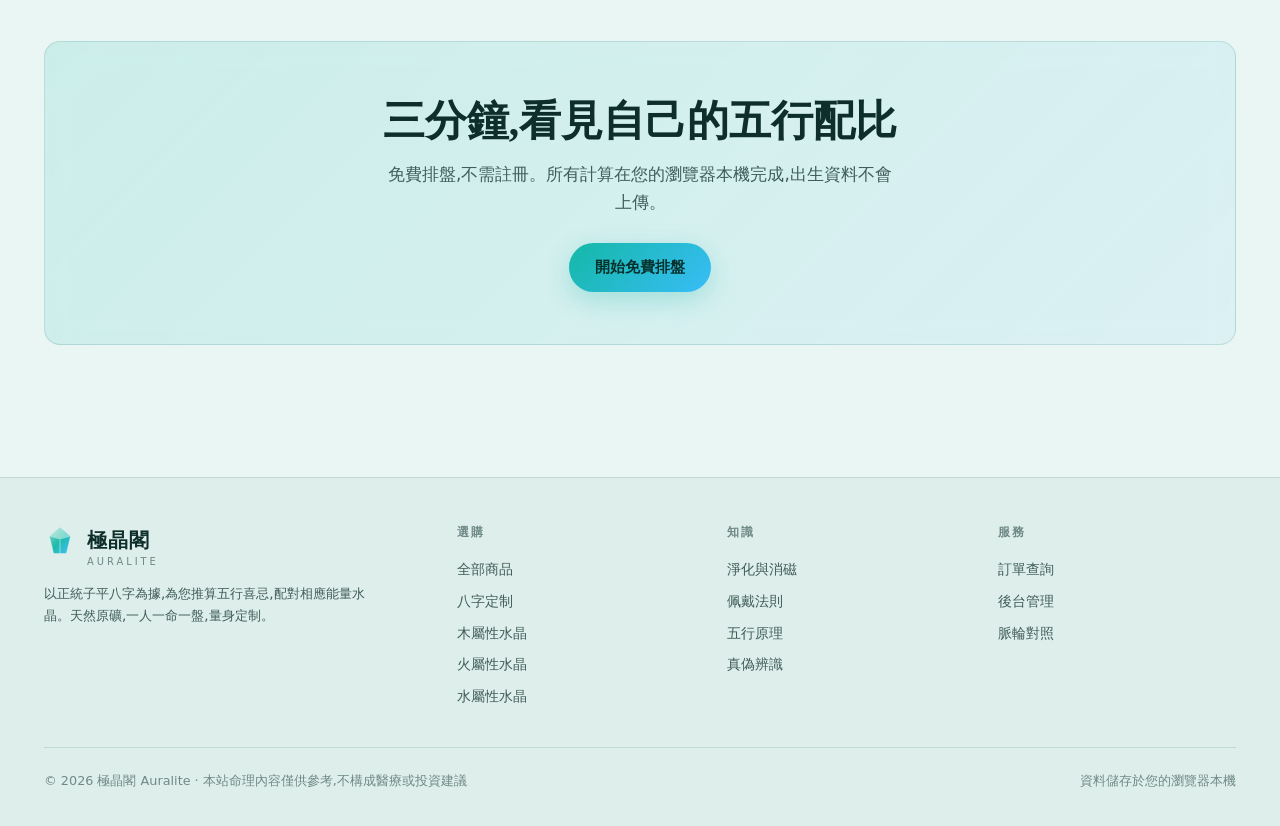
==== commit d667d834: "fix(i18n): 語言切換後重渲染首頁 elGrid/featured/ringDemo、shop 篩選/baziHint/服務、checkout 命盤摘要/明細/收據" ====
--- a/index.html
+++ b/index.html
@@ -190,40 +190,64 @@
 
 App.boot('index.html');
 
-// 設定英文 meta description
-document.querySelector('meta[name=description]').setAttribute('content', I18N.t('metaDesc', '以正統子平八字排盤,推算五行喜忌,為您配對相應能量的天然水晶。一人一命一盤,量身定制。'));
+const en = () => I18N.getLang() === 'en';
+
+// 英文 meta description
+function setMetaDesc() {
+  document.querySelector('meta[name=description]').setAttribute('content',
+    I18N.t('metaDesc', '以正統子平八字排盤,推算五行喜忌,為您配對相應能量的天然水晶。一人一命一盤,量身定制。'));
+}
 
 // 五行速覽
-const EI = BaZi.EL_INFO;
-document.getElementById('elGrid').innerHTML = ['木','火','土','金','水'].map(e => {
-  const i = EI[e];
-  const n = CrystalData.byElement(e).length;
-  return `<a href="shop.html?el=${e}" class="card card-hover reveal" style="text-decoration:none">
-    <div class="row-between" style="margin-bottom:10px">
-      <span class="wx wx-${e}" style="font-size:.98rem;padding:5px 14px"><span class="dot"></span>${I18N.getLang()==='en'?I18N.elEn(e):e}</span>
-      <span class="tiny faint">${n} ${I18N.t('index.kind','種')}</span>
-    </div>
-    <div class="small" style="color:${i.color};font-weight:600;margin-bottom:6px">${I18N.data(i,'trait')}</div>
-    <p class="tiny muted" style="line-height:1.65">${I18N.data(i,'desc')}</p>
-    <div class="row wrap-row" style="gap:6px;margin-top:12px">
-      <span class="tag">${I18N.data(i,'season')}</span><span class="tag">${I18N.data(i,'dir')}${I18N.getLang()==='en'?'':'方'}</span><span class="tag">${I18N.data(i,'organ')}</span>
-    </div>
-  </a>`;
-}).join('');
+function renderElGrid() {
+  const EI = BaZi.EL_INFO;
+  document.getElementById('elGrid').innerHTML = ['木','火','土','金','水'].map(e => {
+    const i = EI[e];
+    const n = CrystalData.byElement(e).length;
+    return `<a href="shop.html?el=${e}" class="card card-hover reveal" style="text-decoration:none">
+      <div class="row-between" style="margin-bottom:10px">
+        <span class="wx wx-${e}" style="font-size:.98rem;padding:5px 14px"><span class="dot"></span>${en()?I18N.elEn(e):e}</span>
+        <span class="tiny faint">${n} ${I18N.t('index.kind','種')}</span>
+      </div>
+      <div class="small" style="color:${i.color};font-weight:600;margin-bottom:6px">${I18N.data(i,'trait')}</div>
+      <p class="tiny muted" style="line-height:1.65">${I18N.data(i,'desc')}</p>
+      <div class="row wrap-row" style="gap:6px;margin-top:12px">
+        <span class="tag">${I18N.data(i,'season')}</span><span class="tag">${I18N.data(i,'dir')}${en()?'':'方'}</span><span class="tag">${I18N.data(i,'organ')}</span>
+      </div>
+    </a>`;
+  }).join('');
+}
 
 // 精選商品
-const feat = ['grn-phantom-bracelet','amethyst-bracelet','citrine-bracelet','rutilated-bracelet',
-              'obsidian-bracelet','labradorite-bracelet','aquamarine-bracelet','clear-quartz-cluster']
-  .map(id => Store.getProduct(id)).filter(Boolean);
-document.getElementById('featured').innerHTML = feat.map(p => App.productCard(p)).join('');
-App.bindAddButtons();
-App.bindZoomInGrid(document.getElementById('featured'), 'product');
+function renderFeatured() {
+  const feat = ['grn-phantom-bracelet','amethyst-bracelet','citrine-bracelet','rutilated-bracelet',
+                'obsidian-bracelet','labradorite-bracelet','aquamarine-bracelet','clear-quartz-cluster']
+    .map(id => Store.getProduct(id)).filter(Boolean);
+  const box = document.getElementById('featured');
+  box.innerHTML = feat.map(p => App.productCard(p)).join('');
+  App.bindAddButtons(box);
+  App.bindZoomInGrid(box, 'product');
+}
 
 // 五行環示範
-document.getElementById('ringDemo').innerHTML =
-  App.wxRing({木:28.4, 火:12.1, 土:19.8, 金:9.3, 水:30.4}, ['金','土']);
-
-App.initReveal();
+function renderRingDemo() {
+  document.getElementById('ringDemo').innerHTML =
+    App.wxRing({木:28.4, 火:12.1, 土:19.8, 金:9.3, 水:30.4}, ['金','土']);
+}
+
+// 首頁所有動態區渲染(含初次 + 語言切換)
+function renderHome() {
+  setMetaDesc();
+  renderElGrid();
+  renderFeatured();
+  renderRingDemo();
+  App.initReveal();
+}
+
+renderHome();
+
+// 語言切換時重渲染首頁動態區
+I18N.onLangChange(renderHome);
 </script>
 </body>
 </html>
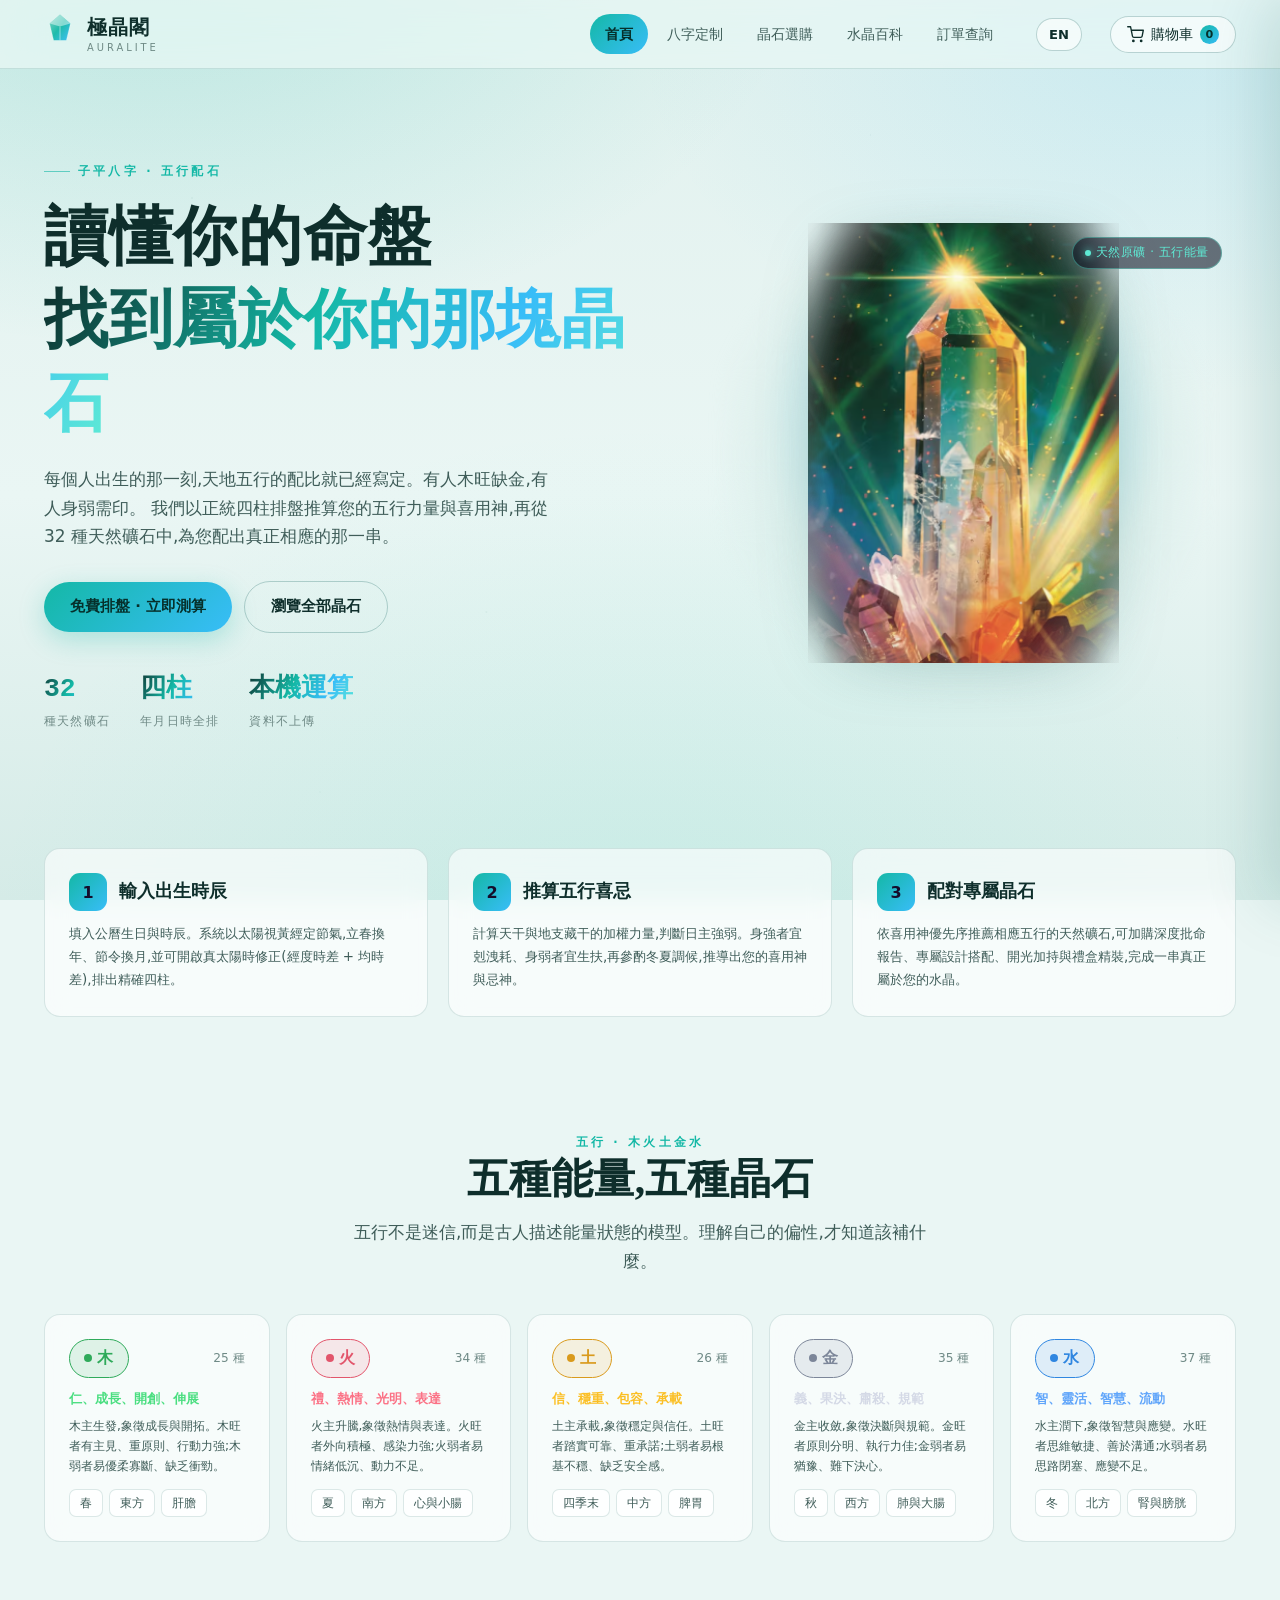
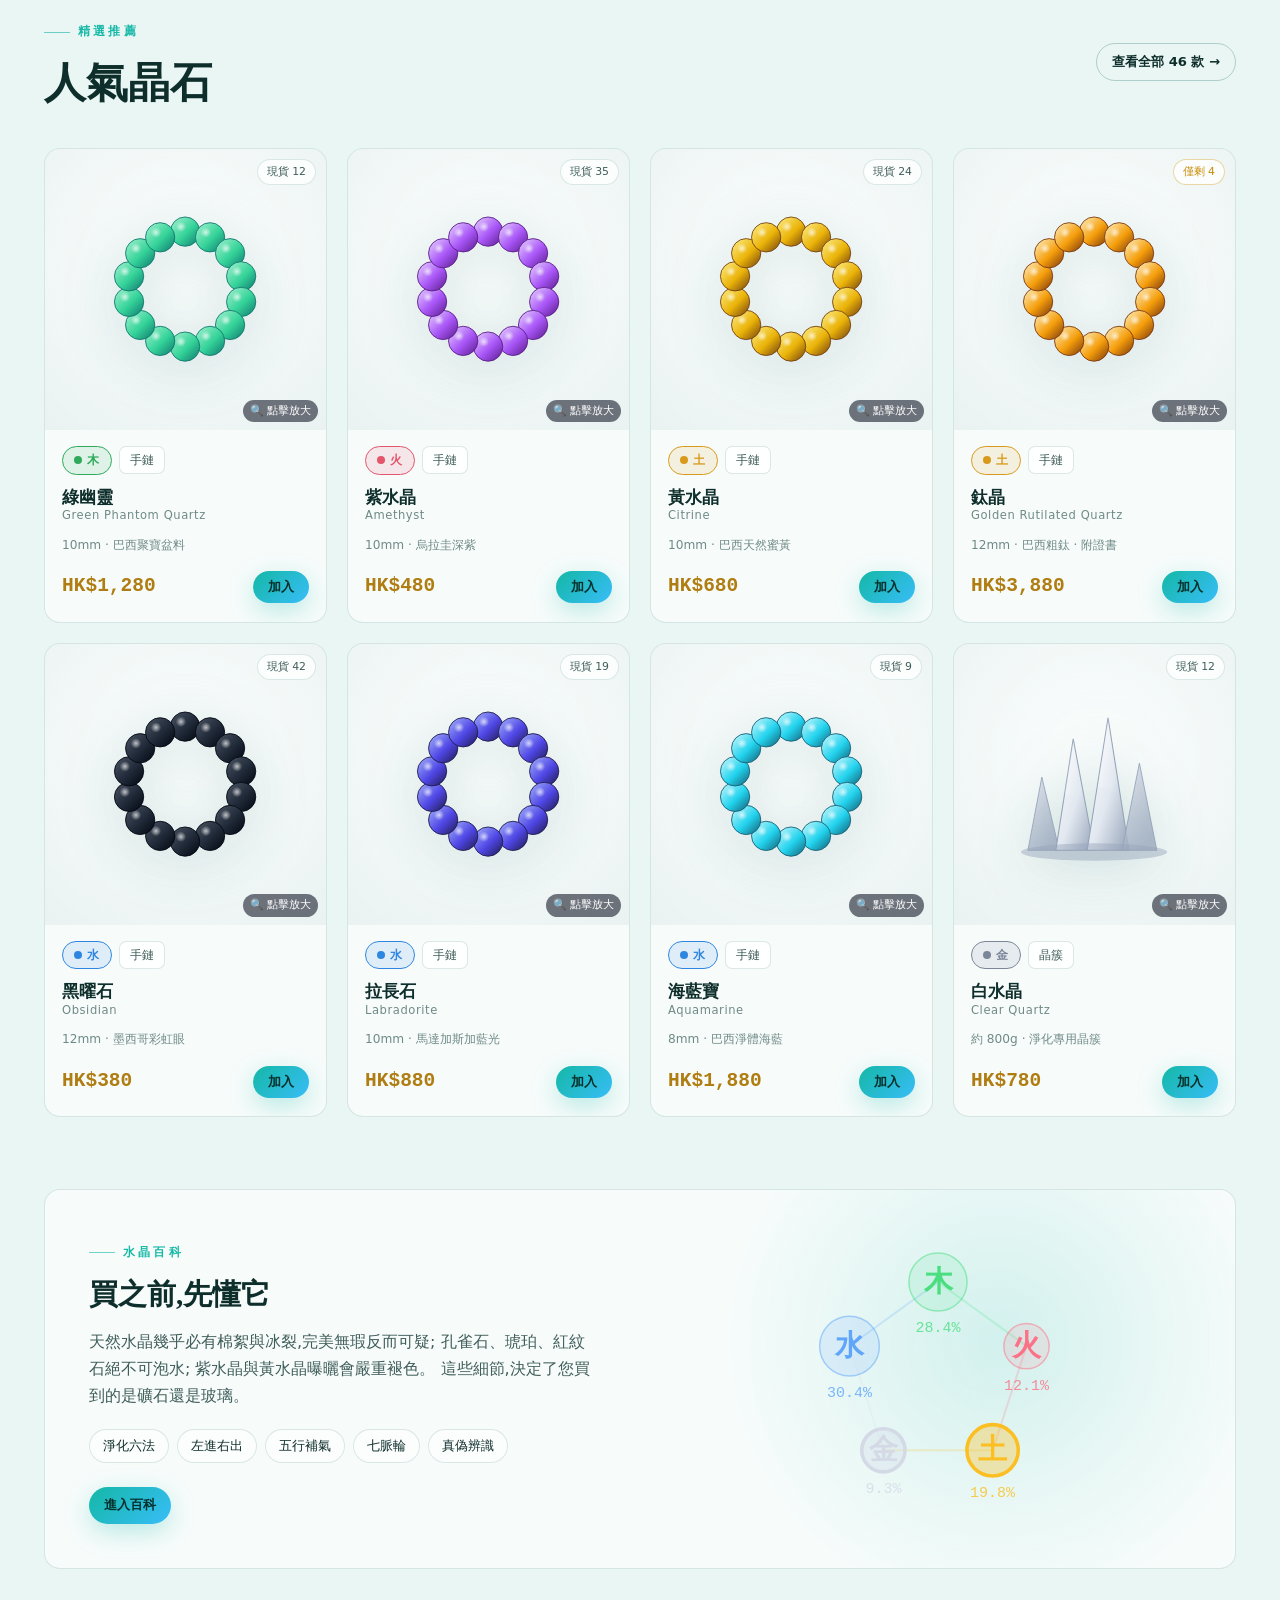
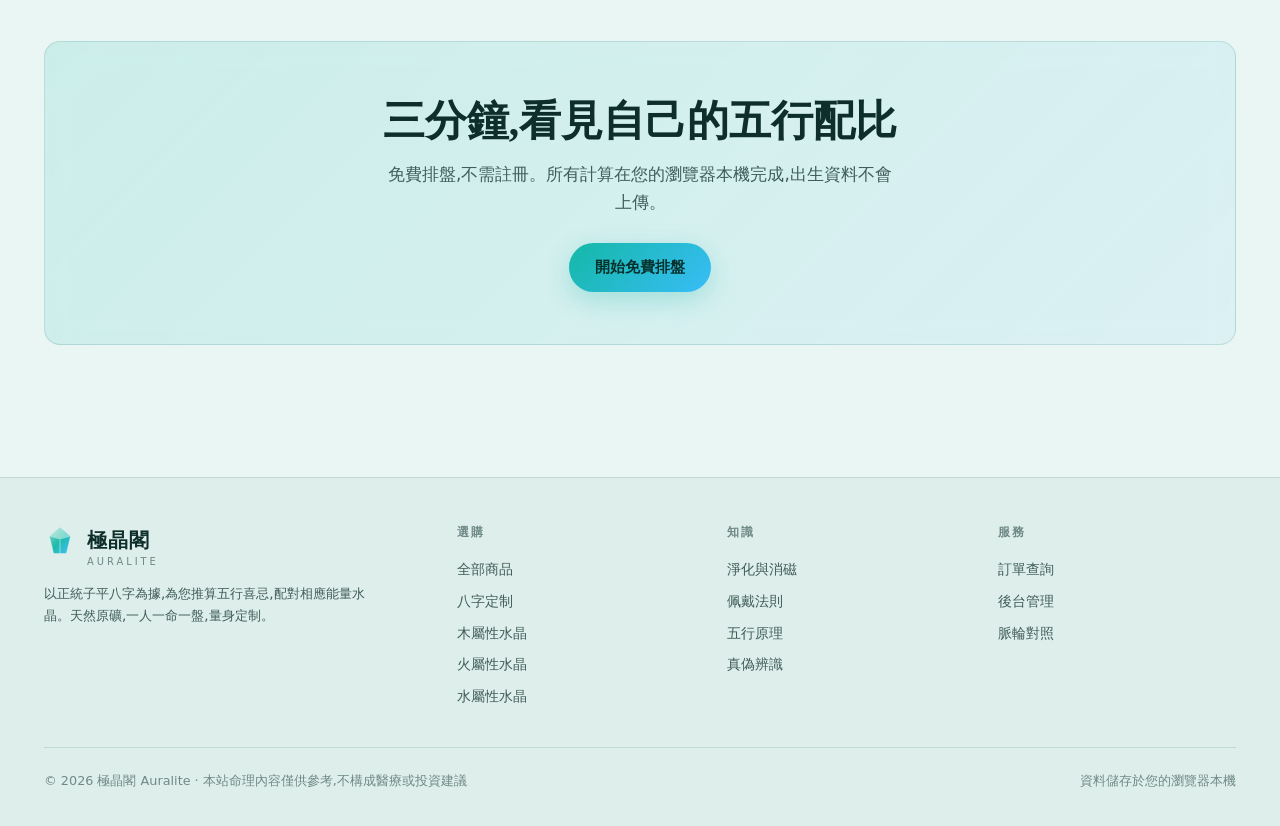
==== commit e4b632a1: "fix(3issues): i18n怪字、客戶頁自動同步、後台加減排序 # 1. i18n 怪字 (i18n.js + shop.html) i18n.apply() 首次套用時一律快取 el.inn" ====
--- a/index.html
+++ b/index.html
@@ -248,6 +248,9 @@
 
 // 語言切換時重渲染首頁動態區
 I18N.onLangChange(renderHome);
+
+// 後台改了產品/可見性 → 此頁自動重渲染(同分頁回來、跨分頁、cached 載入)
+App.bindStoreRefresh(renderHome);
 </script>
 </body>
 </html>
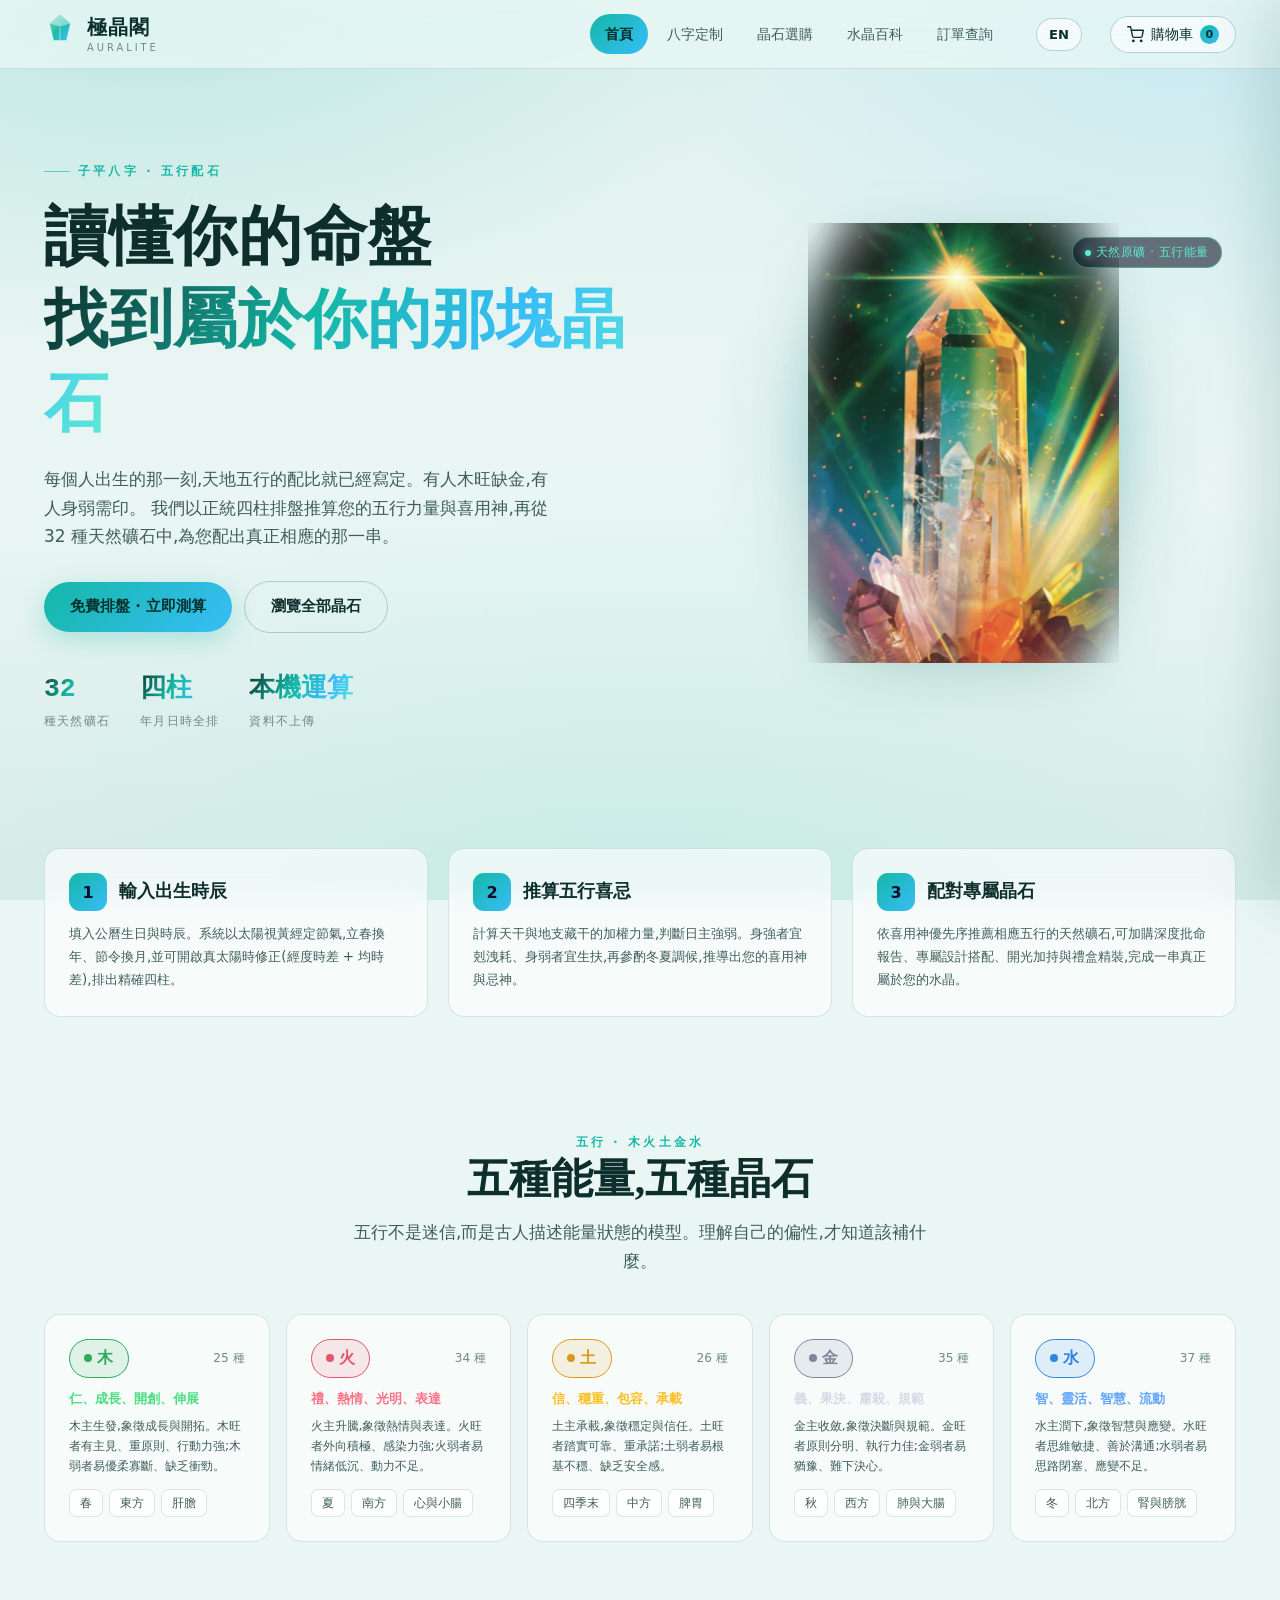
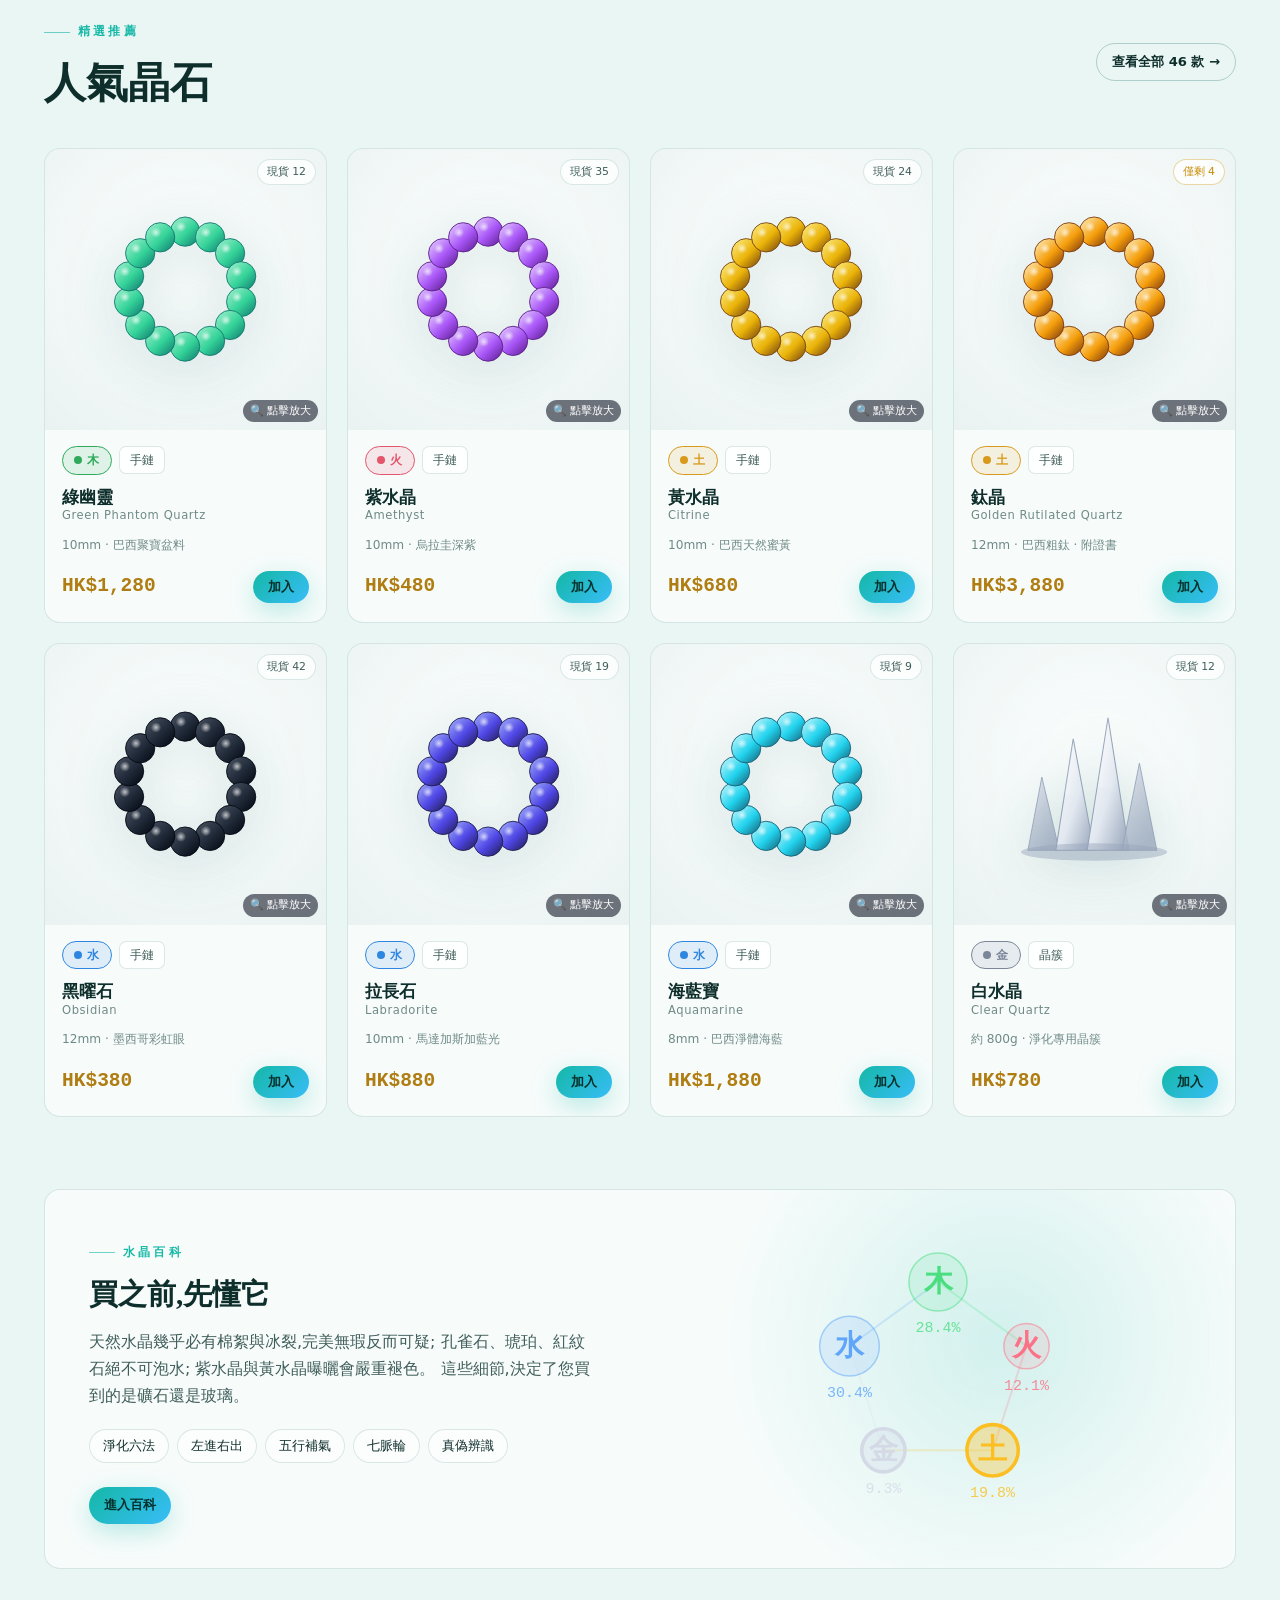
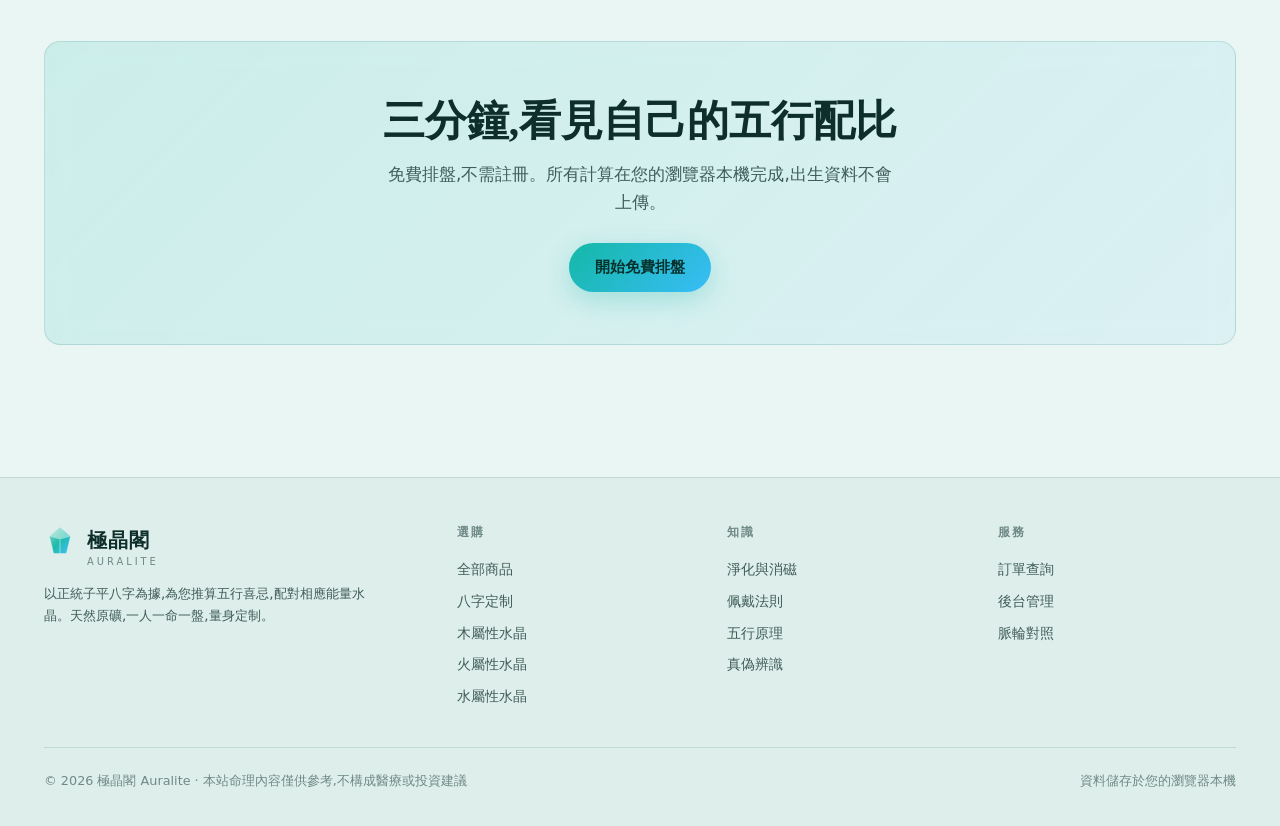
==== commit b60470f2: "Add cache-busting v=2 to all asset refs so deployment forces browser refresh" ====
--- a/index.html
+++ b/index.html
@@ -5,7 +5,7 @@
 <meta name="viewport" content="width=device-width, initial-scale=1">
 <title data-i18n="title">極晶閣 Auralite · 八字五行 × 天然水晶定制</title>
 <meta name="description" content="以正統子平八字排盤,推算五行喜忌,為您配對相應能量的天然水晶。一人一命一盤,量身定制。">
-<link rel="stylesheet" href="assets/css/style.css">
+<link rel="stylesheet" href="assets/css/style.css?v=2">
 <link rel="icon" href="data:image/svg+xml,<svg xmlns='http://www.w3.org/2000/svg' viewBox='0 0 40 40'><path d='M20 2 L33 13 L28 34 L12 34 L7 13 Z' fill='%2314b8a6'/></svg>">
 </head>
 <body>
@@ -149,11 +149,11 @@
 
 <footer id="footer"></footer>
 
-<script src="assets/js/bazi.js"></script>
-<script src="assets/js/data.js"></script>
-<script src="assets/js/store.js"></script>
-<script src="assets/js/i18n.js"></script>
-<script src="assets/js/app.js"></script>
+<script src="assets/js/bazi.js?v=2"></script>
+<script src="assets/js/data.js?v=2"></script>
+<script src="assets/js/store.js?v=2"></script>
+<script src="assets/js/i18n.js?v=2"></script>
+<script src="assets/js/app.js?v=2"></script>
 <script>
 I18N.add('en', {
   'title': 'Auralite · BaZi Five Elements × Natural Crystal Customization',
--- a/assets/css/style.css
+++ b/assets/css/style.css
@@ -641,16 +641,22 @@
   .footer-grid { grid-template-columns: 1fr 1fr; }
 }
 @media (max-width: 780px) {
+  .nav-inner { height: 58px; gap: 10px; padding: 0 14px; }
+  .brand { font-size: 1.05rem; gap: 8px; }
+  .brand-sub { display: none; }
+  .nav-cart { padding: 6px 10px; font-size: .82rem; gap: 5px; }
+  .nav-cart .nav-cart-label { display: none; }   /* 行動版只留購物車 icon + 數字 */
+  .nav-cart .cart-badge { min-width: 18px; height: 18px; font-size: .68rem; }
+  .nav-lang .lang-pill { padding: 5px 9px; font-size: .78rem; }
   .nav-links {
-    position: fixed; top: 68px; left: 0; right: 0;
+    position: fixed; top: 58px; left: 0; right: 0;
     background: rgba(234,246,244,.98); backdrop-filter: blur(20px);
     flex-direction: column; align-items: stretch; padding: 14px;
     border-bottom: 1px solid var(--border); display: none; gap: 3px;
   }
   .nav-links.open { display: flex; }
   .nav-links a { padding: 12px 16px; border-radius: 10px; }
-  .nav-toggle { display: block; margin-left: auto; }
-  .nav-cart { order: 3; }
+  .nav-toggle { display: block; margin-left: auto; padding: 5px 9px; }
   .g2, .g3, .g4, .g-auto-lg { grid-template-columns: 1fr; }
   .g-auto { grid-template-columns: repeat(auto-fill, minmax(160px, 1fr)); }
   .gx5 { grid-template-columns: repeat(3, minmax(0, 1fr)); }
@@ -666,8 +672,134 @@
   .gx5 { grid-template-columns: repeat(2, minmax(0, 1fr)); }
 }
 
+/* ============================================================
+   Mobile 強化 (<= 780px) — 處理手機版「比較闊」的問題
+   確保:hero 單欄、產品卡 2 欄、表單 100%、表格橫向滾動、字級略縮、
+   導覽漢堡、購物車抽屜滿版、輸入框在手機不被擠壓。
+   ============================================================ */
+@media (max-width: 780px) {
+  /* 全域 */
+  html, body { font-size: 15px; }
+  h1, .h-1 { font-size: 1.6rem !important; line-height: 1.25; }
+  h2, .h-2 { font-size: 1.3rem !important; }
+  h3, .h-3 { font-size: 1.1rem !important; }
+  .section { padding: 36px 0; }
+  .section-sm { padding: 24px 0; }
+  .wrap, .wrap-narrow { padding: 0 14px; }
+
+  /* Nav 漢堡(已存在,但確保小屏穩定) */
+  .nav-links { gap: 4px; }
+  .nav-links a { font-size: .92rem; }
+  .nav-cart .nav-cart-pill { padding: 7px 12px; font-size: .82rem; }
+  .nav-lang .lang-pill { padding: 5px 10px; font-size: .82rem; }
+
+  /* Hero:單欄(原 g2) */
+  .hero { padding: 32px 0 28px; }
+  .hero-grid { gap: 22px; }
+  .hero h1, .hero .h-1 { font-size: 1.85rem !important; line-height: 1.2; }
+  .hero p, .hero .lead { font-size: 1rem; }
+  .hero-stats { gap: 14px; }
+  .hero-stats .stat strong { font-size: 1.4rem; }
+  .hero-cta { flex-direction: column; align-items: stretch; gap: 10px; }
+  .hero-cta .btn { width: 100%; padding: 12px 14px; }
+  .hero-aura { display: none; }   /* 動畫光暈在小屏省電 */
+
+  /* 卡片:padding 縮小、字級略縮 */
+  .card { padding: 16px; border-radius: 14px; }
+  .card .h-3 { margin-bottom: 8px; }
+
+  /* Grid 工具類(2 欄為主,避免 3-5 欄在小屏擠死) */
+  .g2, .g3, .g4, .g5, .g-auto-lg { grid-template-columns: 1fr !important; }
+  .gx5 { grid-template-columns: repeat(3, minmax(0, 1fr)) !important; }
+  .pillars { grid-template-columns: repeat(2, 1fr) !important; gap: 10px; }
+
+  /* 產品卡(shop / home featured):2 欄 */
+  #grid, .grid-products, .prod-grid {
+    grid-template-columns: repeat(2, minmax(0, 1fr)) !important;
+    gap: 12px !important;
+  }
+  .prod-card { padding: 10px; border-radius: 12px; }
+  .prod-card .prod-img { aspect-ratio: 1 / 1; margin: -10px -10px 10px; }
+  .prod-card .prod-name { font-size: .9rem; line-height: 1.3; }
+  .prod-card .prod-price { font-size: 1rem; }
+
+  /* 表單:全寬,標籤直立 */
+  .form-row, .form-grid { grid-template-columns: 1fr !important; gap: 10px; }
+  .field label.label { font-size: .9rem; }
+  .input, .select, textarea.input { font-size: 16px !important; padding: 11px 12px; }  /* 16px 防止 iOS 自動放大 */
+  .field-radio { flex-wrap: wrap; gap: 8px; }
+  .field-radio label { padding: 8px 12px; font-size: .9rem; }
+
+  /* 表格:橫向滾動容器(後台訂單/產品列表) */
+  .tbl-wrap, .table-wrap { overflow-x: auto; -webkit-overflow-scrolling: touch; }
+  .tbl { min-width: 600px; font-size: .82rem; }
+  .tbl th, .tbl td { padding: 8px 6px; white-space: nowrap; }
+  .cell-in, .cell-num { font-size: .85rem; padding: 6px 8px; }
+
+  /* 後台 tabs 可滑動 */
+  .tabs { overflow-x: auto; -webkit-overflow-scrolling: touch; flex-wrap: nowrap; }
+  .tabs .tab { white-space: nowrap; padding: 10px 14px; font-size: .88rem; flex: 0 0 auto; }
+
+  /* 按鈕:在小屏可全寬 */
+  .btn-block, .btn-full { width: 100%; }
+  .row.wrap-row { gap: 8px; }
+
+  /* Footer */
+  .footer-grid { grid-template-columns: 1fr; gap: 18px; }
+  .footer-bottom { flex-direction: column; align-items: flex-start; gap: 8px; font-size: .82rem; }
+
+  /* 模態框:貼邊,寬度幾乎滿版 */
+  .modal { width: 96vw; max-width: 96vw; max-height: 92vh; padding: 18px 16px; margin: 4vh auto; border-radius: 14px; }
+  .modal h2.h-3 { font-size: 1.15rem; }
+
+  /* 購物車抽屜(若為側邊):滿版 */
+  .cart-drawer { width: 100vw; right: -100vw; }
+  .cart-drawer.open { right: 0; }
+
+  /* Toast 縮小 */
+  .toast { font-size: .85rem; padding: 10px 14px; max-width: 88vw; }
+
+  /* 訂單查詢頁 KPI:2 欄 */
+  .kpi-grid { grid-template-columns: repeat(2, 1fr) !important; gap: 10px; }
+  .kpi-card { padding: 12px; }
+  .kpi-card .num { font-size: 1.3rem; }
+
+  /* 知識頁 crystal grid:2 欄 */
+  .crystal-grid { grid-template-columns: repeat(2, minmax(0, 1fr)) !important; gap: 12px; }
+
+  /* 八字面板 grid */
+  .bazi-grid, .pillars-grid { grid-template-columns: 1fr !important; }
+  .pillar { padding: 10px; }
+  .pillar .p-gan, .pillar .p-zhi { font-size: 1.6rem; }
+
+  /* 圖片:在小屏不放大,加陰影提示可點 */
+  .prod-img img { width: 100%; height: 100%; object-fit: cover; }
+  .crystal-thumb img { width: 100%; height: 100%; object-fit: cover; }
+
+  /* 隱藏非必要裝飾元素 */
+  .hero-aura, .section-bg-glow { display: none !important; }
+  .float-crystal { display: none; }
+
+  /* 滾動條(行動裝置橫向)讓表格容器可見 */
+  .table-scroll-hint { display: block; color: var(--text-faint); font-size: .78rem; text-align: center; margin-bottom: 6px; }
+}
+
+/* 極小屏 <= 420px:字級更縮,產品卡可能 1 欄 */
+@media (max-width: 420px) {
+  html, body { font-size: 14.5px; }
+  h1, .h-1 { font-size: 1.45rem !important; }
+  .hero h1, .hero .h-1 { font-size: 1.6rem !important; }
+  #grid, .grid-products, .prod-grid, .crystal-grid { grid-template-columns: 1fr !important; }
+  .gx5 { grid-template-columns: repeat(2, minmax(0, 1fr)) !important; }
+  .kpi-grid { grid-template-columns: 1fr 1fr !important; }
+  .nav-links a { font-size: .85rem; }
+  .modal { padding: 14px 12px; }
+}
+
+/* 提示橫向滾動的小字 */
+.table-scroll-hint { display: none; }
+
 /* ===== 圖片放大燈箱 ===== */
-.lightbox { position: fixed; inset: 0; z-index: 1200; display: none; }
 .lightbox.open { display: block; }
 .lightbox-mask { position: absolute; inset: 0; background: rgba(2, 6, 23, .72); }
 .lightbox-box {
